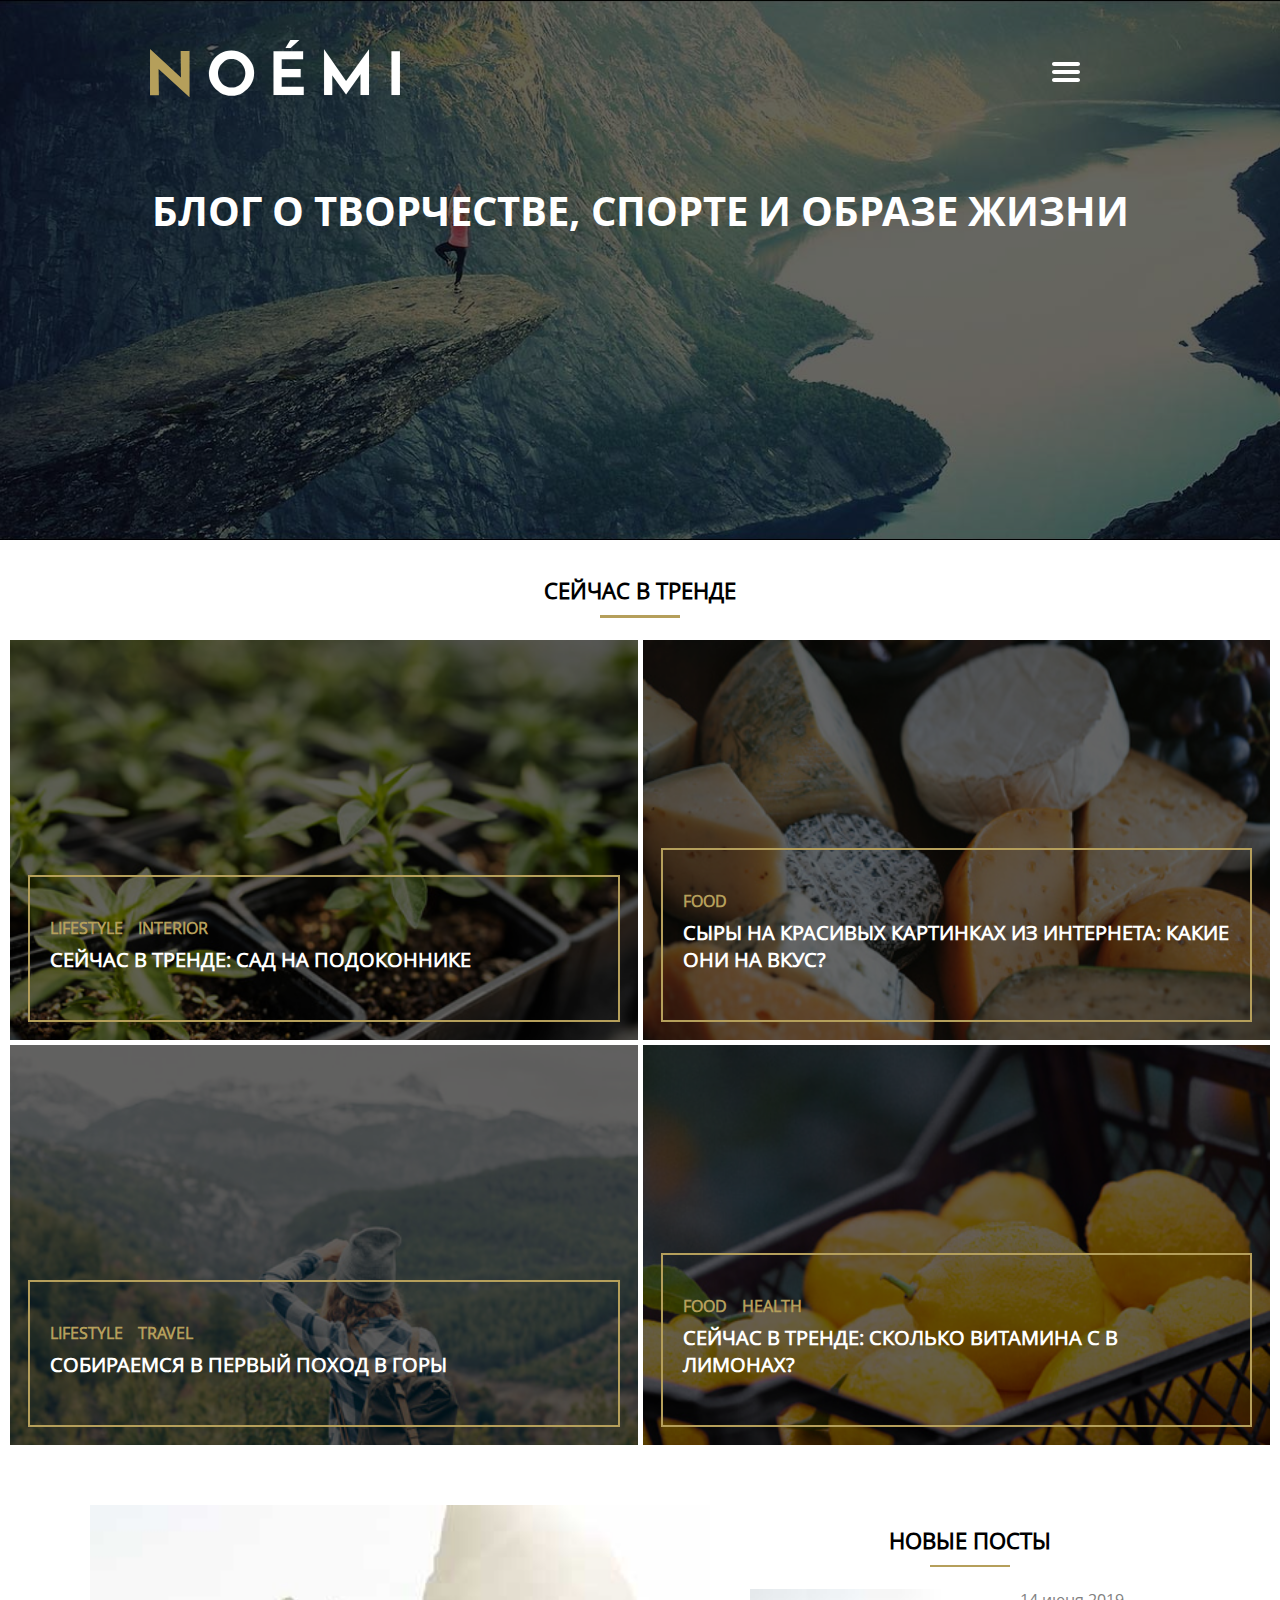
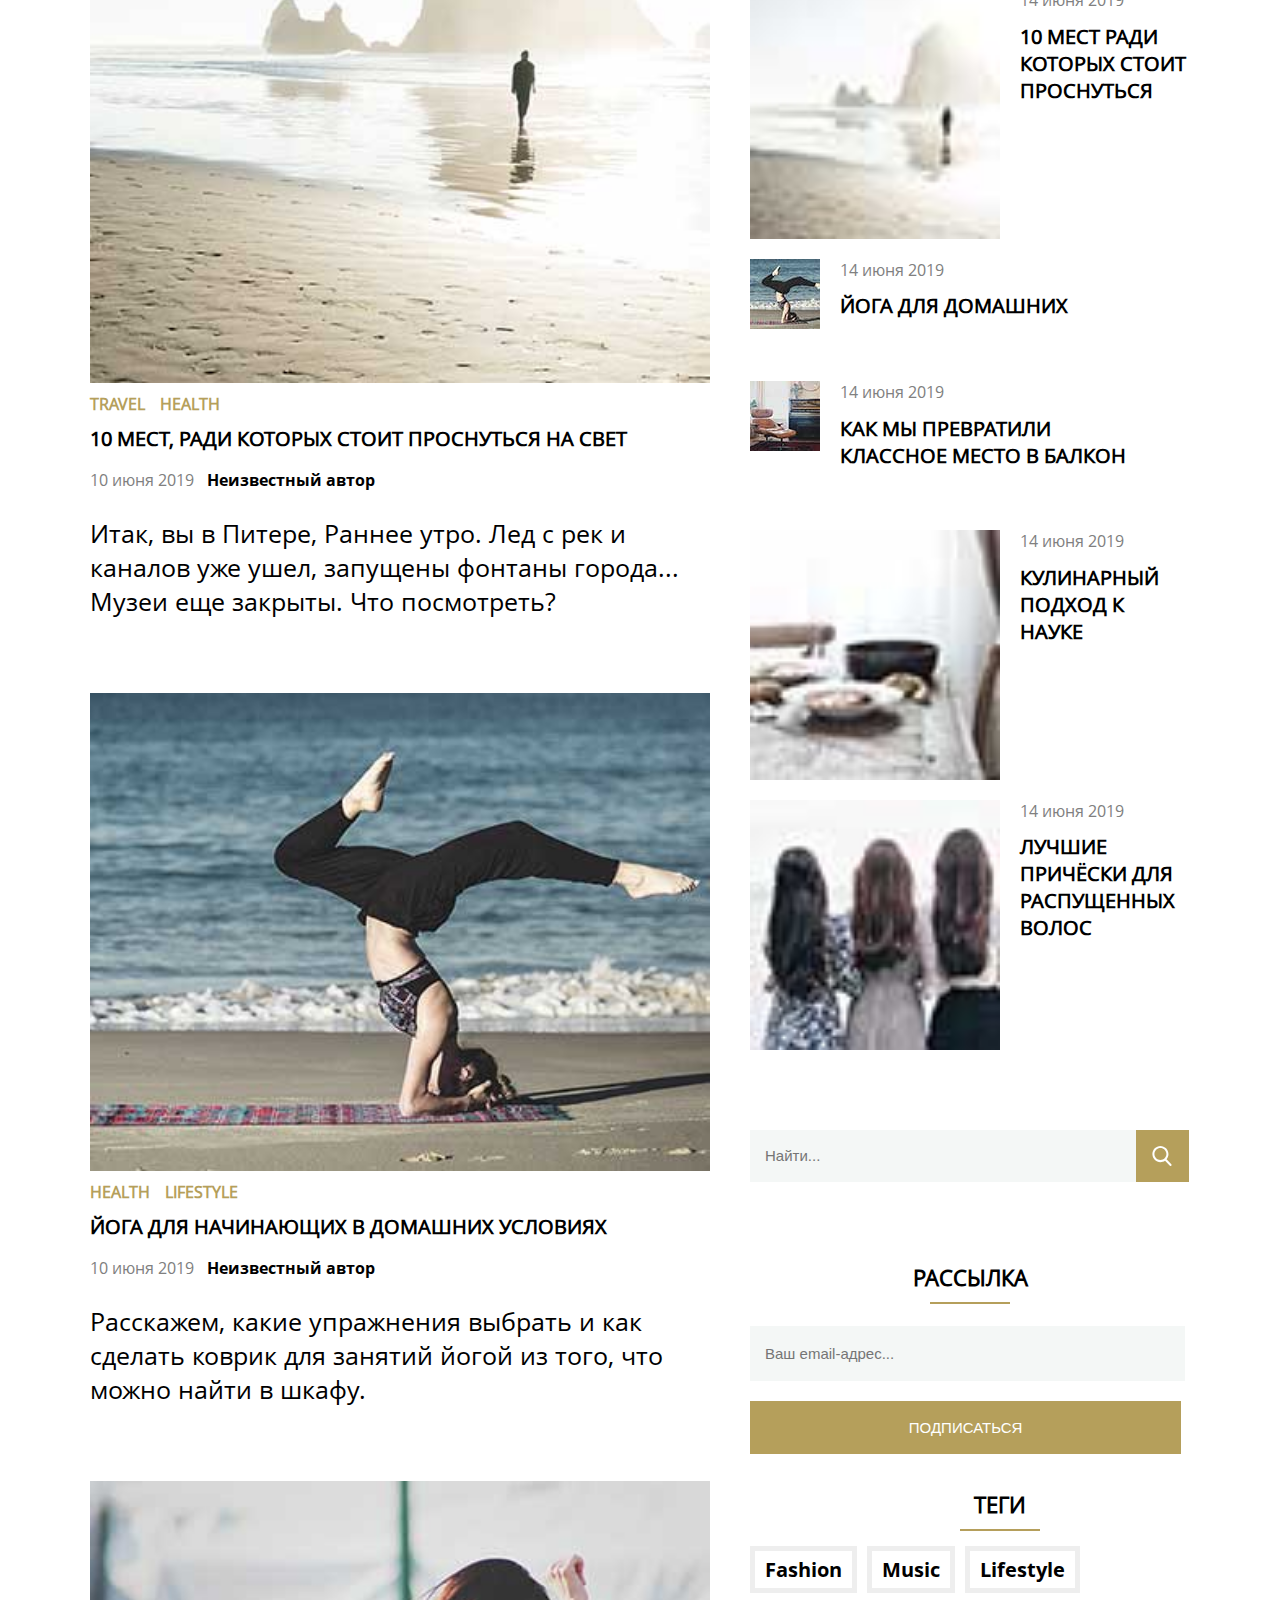
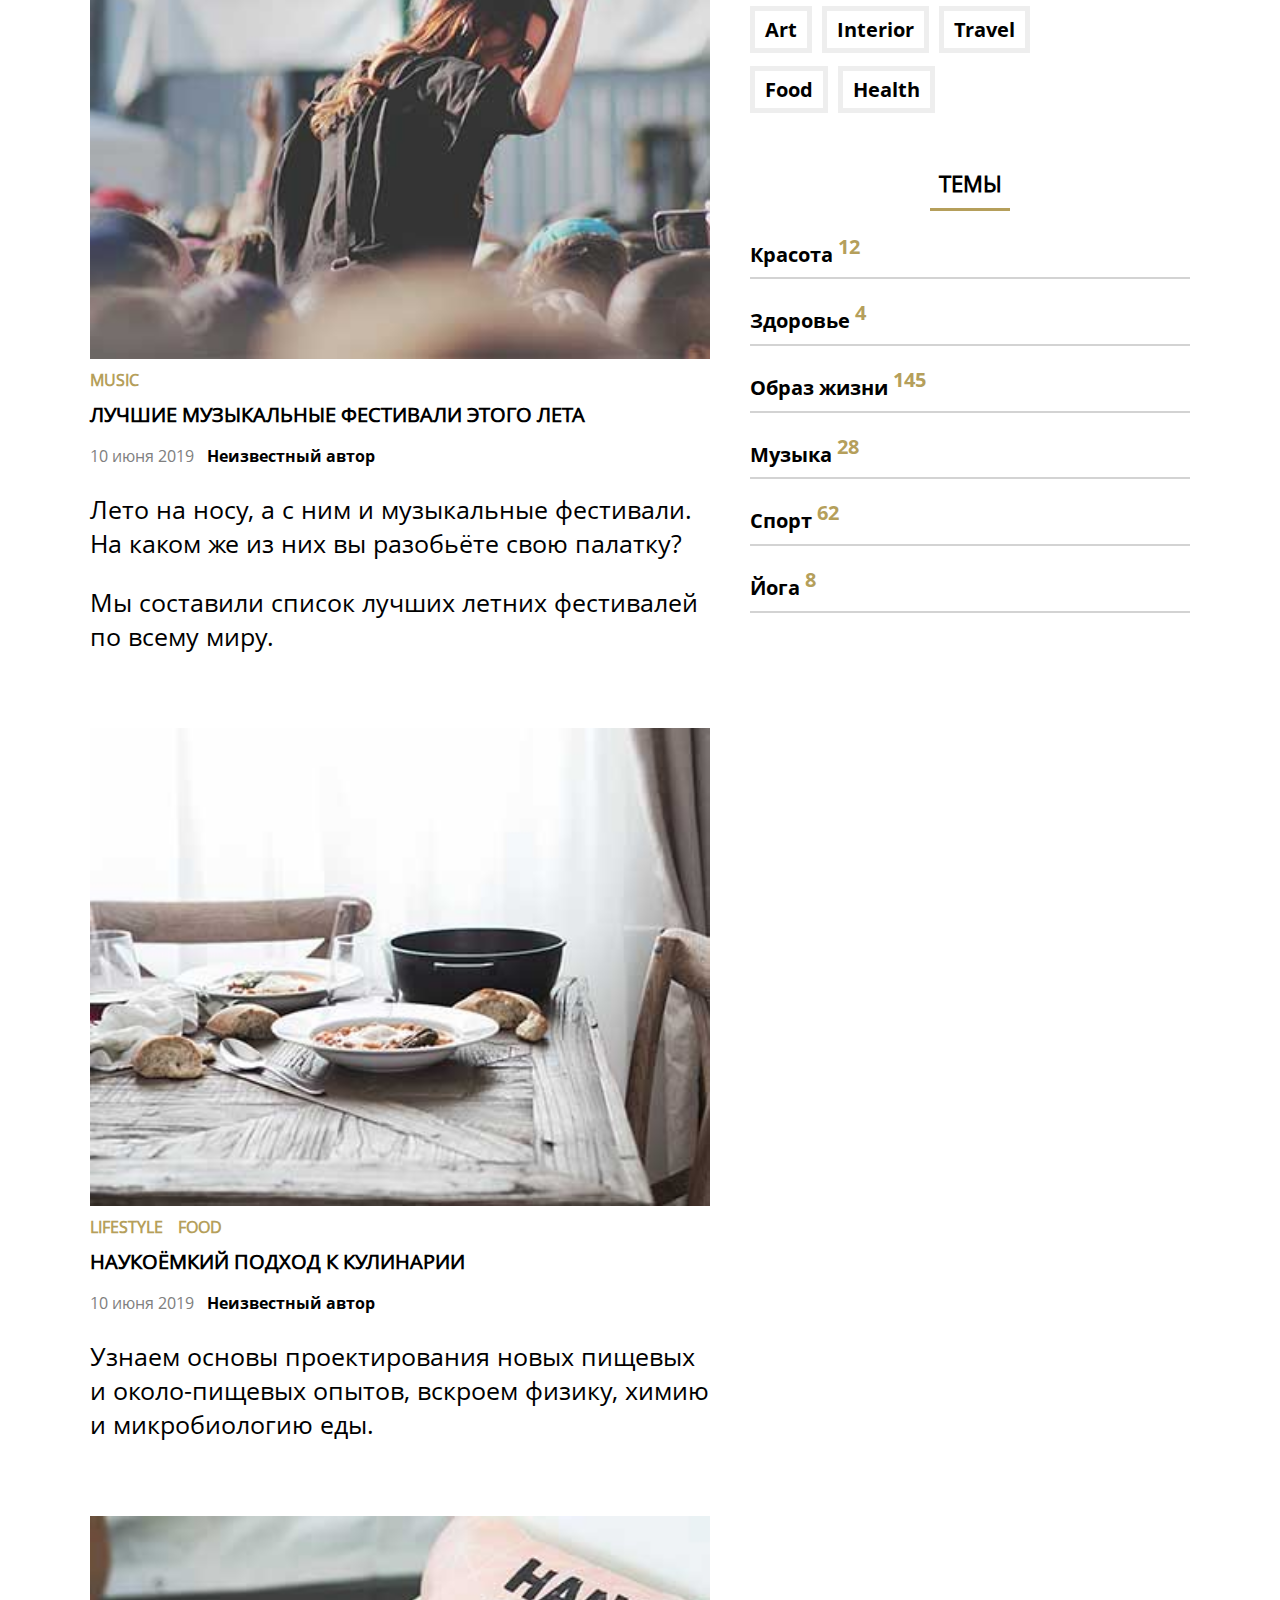
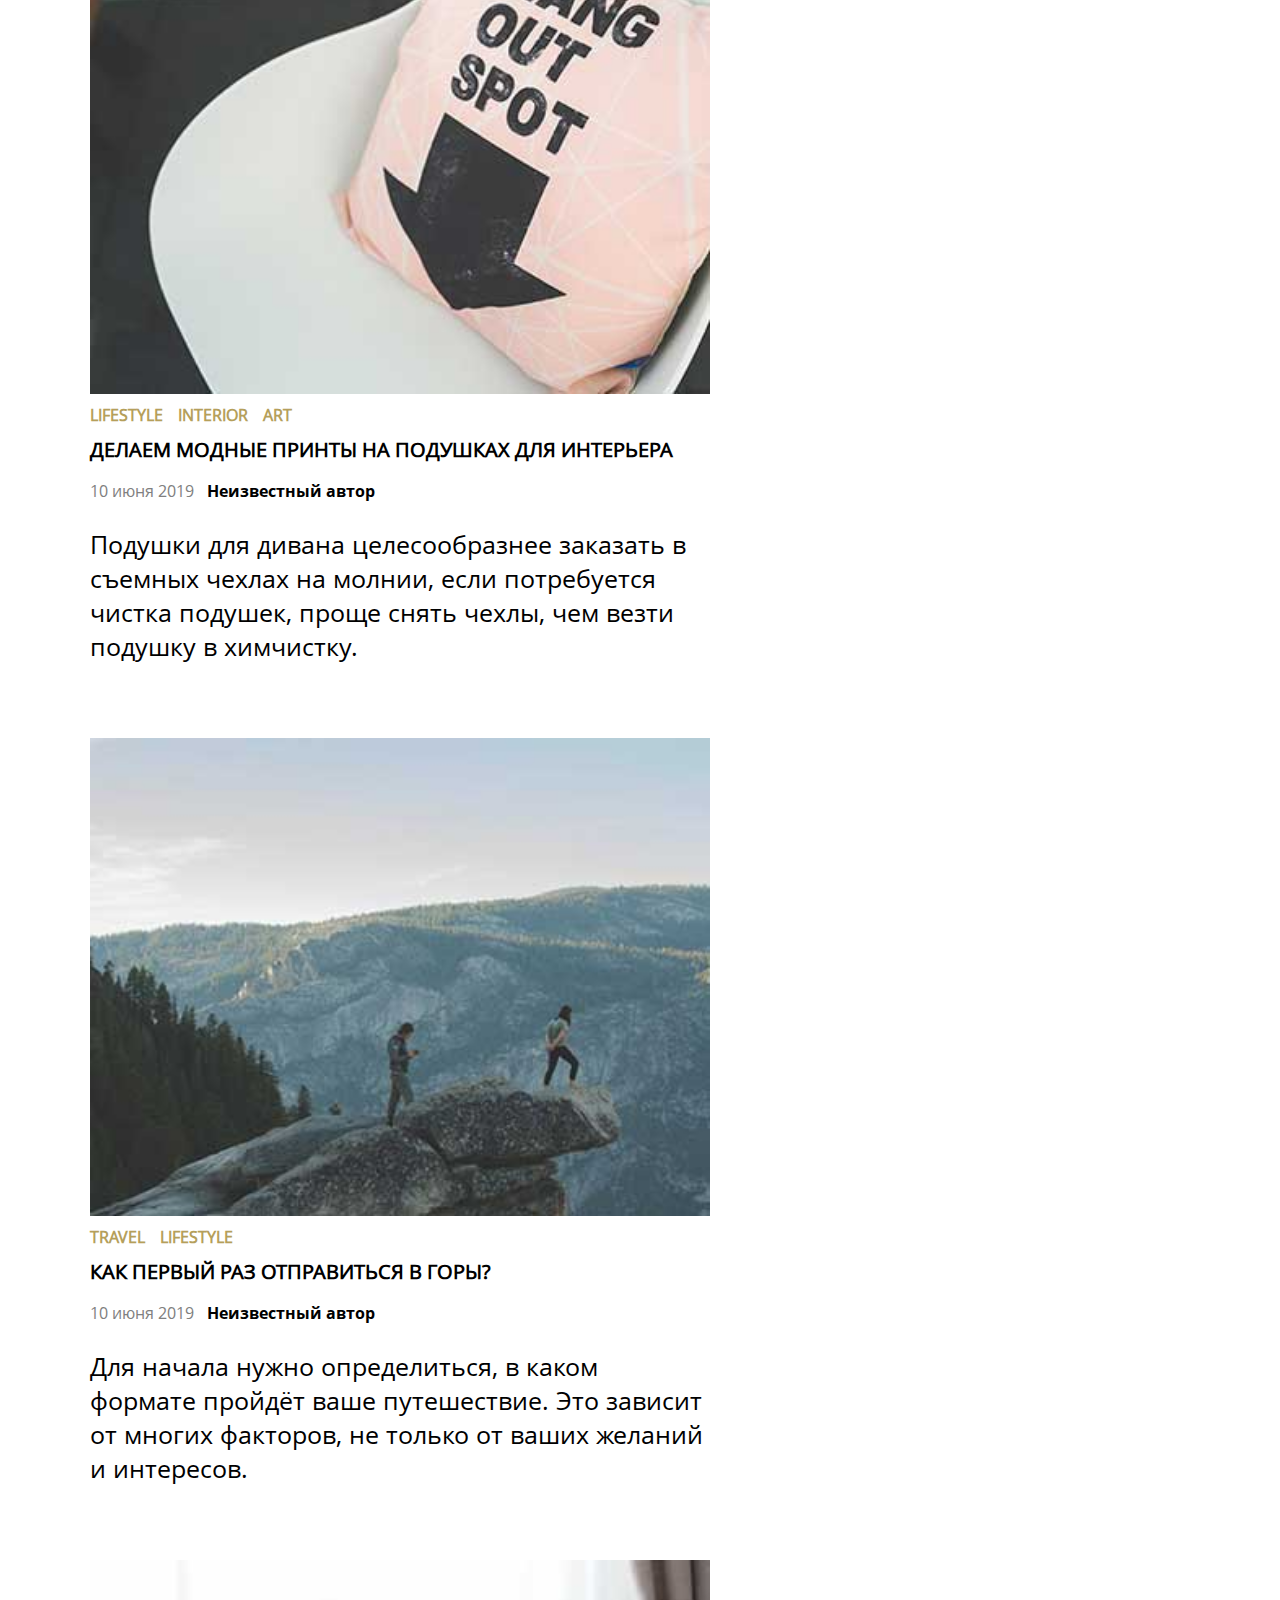
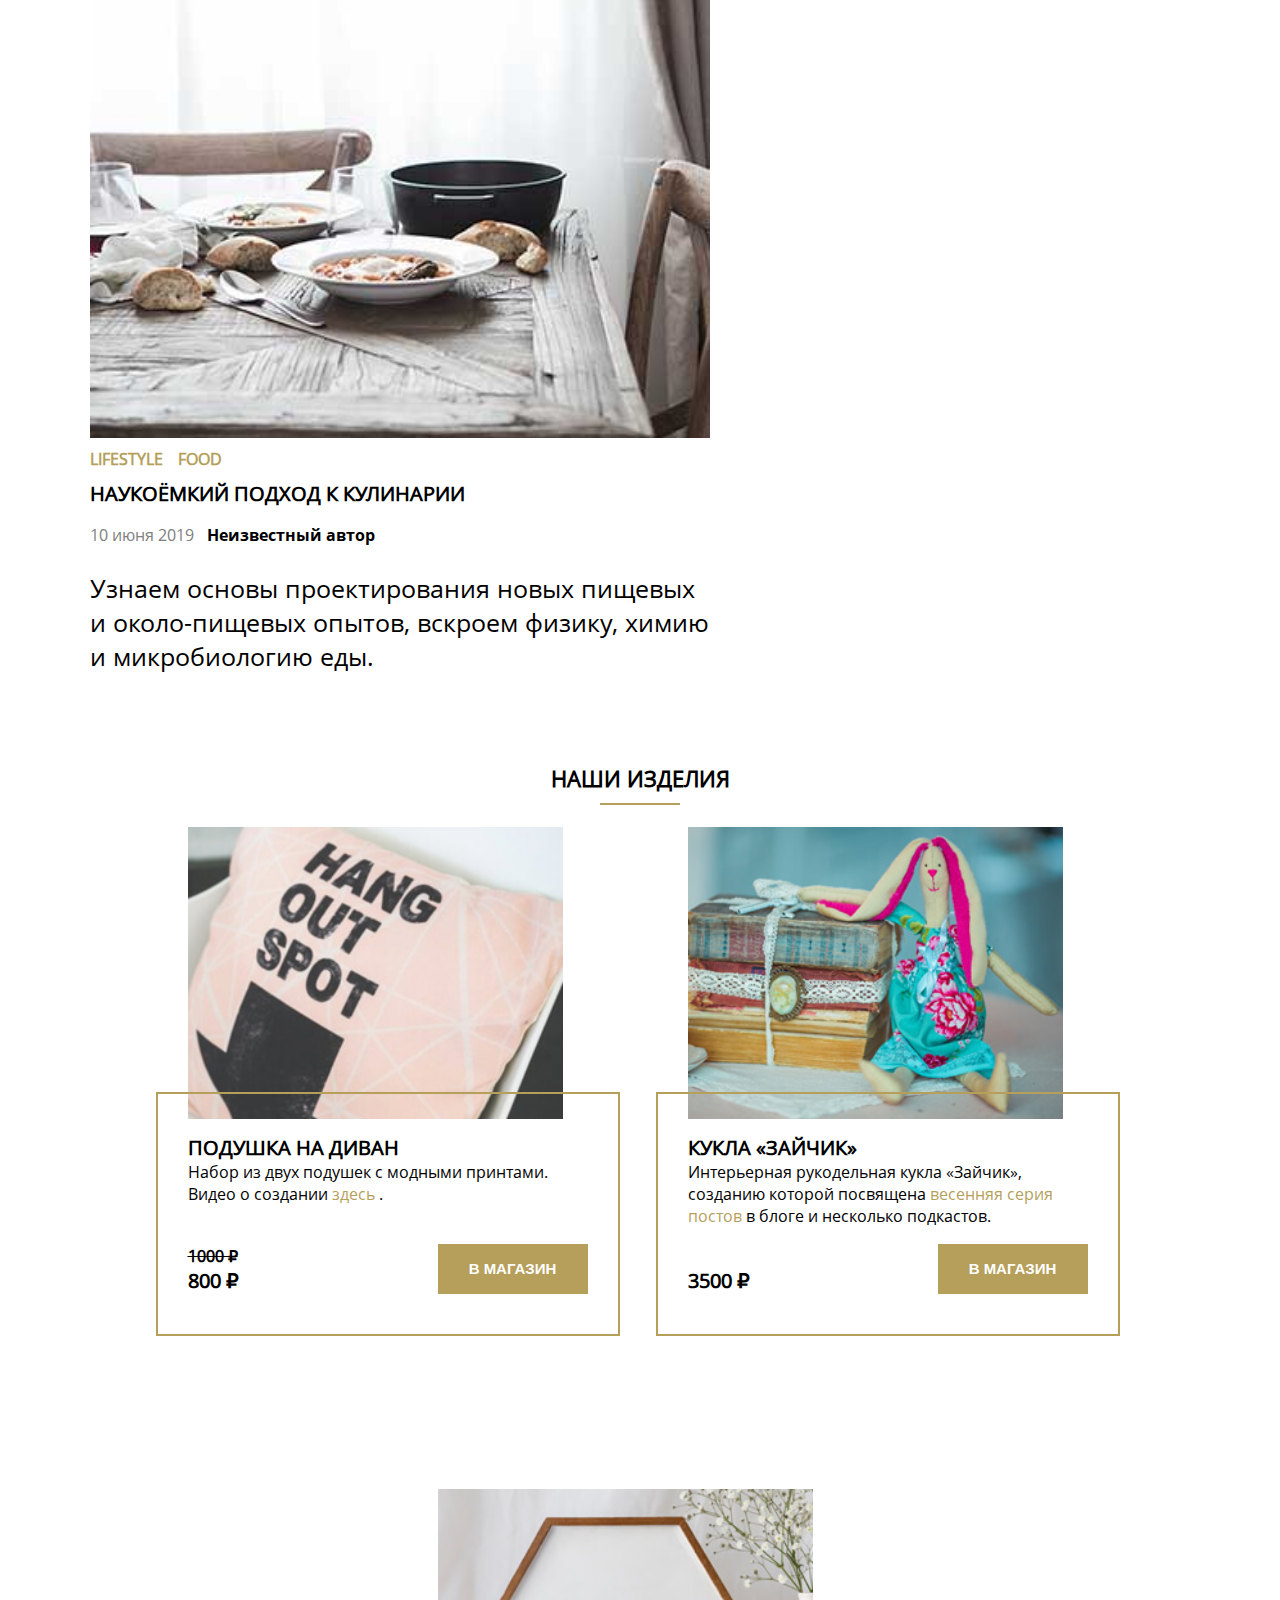
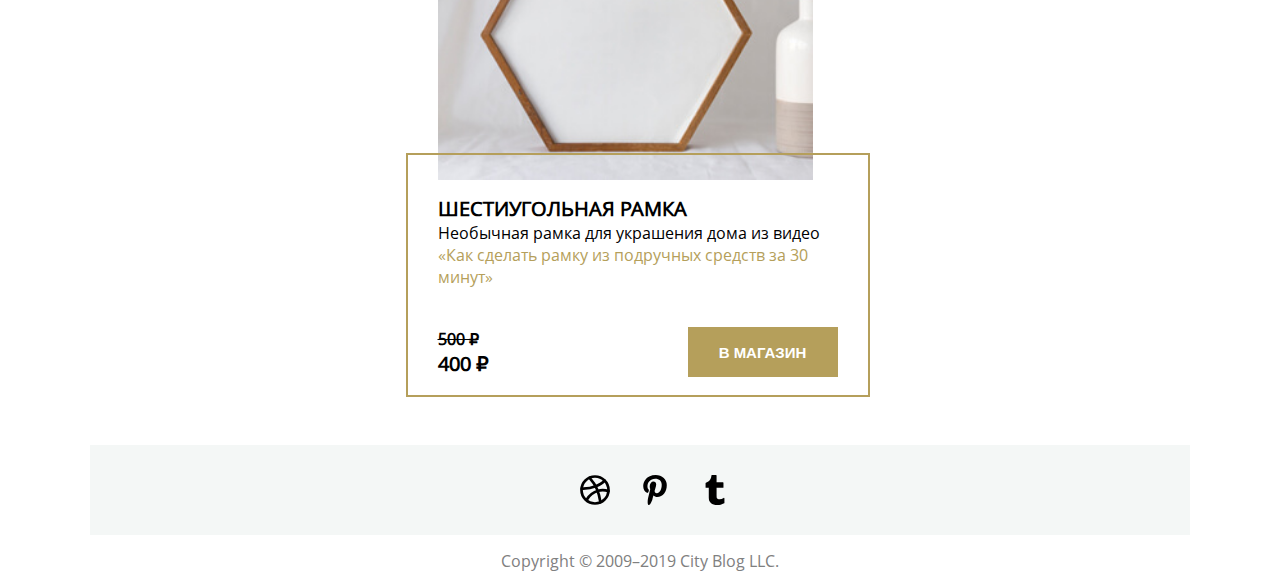
==== Project/index.html @ bfd00a46 "Add files via upload" ====
<!DOCTYPE html>
<html>
<head>
	<meta charset="utf-8">
	<meta name="viewport" content="width=device-width, initial-scale=1">
	<title> Нетология | Проект </title>
	<link rel="stylesheet" type="text/css" href="main.css">
</head>
	<body>
		<body>
  <header class="header">
    <nav class="nav">
      <img alt="Лого" src="svg/noemi-logo.svg" class="logo" width="250px">
      <button class="nav-menu-btn" onclick="if(i==1) {document.getElementsByClassName('links')[0].style.display = 'flex'; i=0;} else {document.getElementsByClassName('links')[0].style.display = 'none'; i=1;}"> <svg xmlns="http://www.w3.org/2000/svg" xmlns:xlink="http://www.w3.org/1999/xlink" height="32px" id="Layer_1" style="enable-background:new 0 0 32 32;" version="1.1" viewBox="0 0 32 32" width="32px" xml:space="preserve"><path d="M4,10h24c1.104,0,2-0.896,2-2s-0.896-2-2-2H4C2.896,6,2,6.896,2,8S2.896,10,4,10z M28,14H4c-1.104,0-2,0.896-2,2  s0.896,2,2,2h24c1.104,0,2-0.896,2-2S29.104,14,28,14z M28,22H4c-1.104,0-2,0.896-2,2s0.896,2,2,2h24c1.104,0,2-0.896,2-2  S29.104,22,28,22z"/></svg> </button>
      <div class="links">
        <a href="#" class="nav-link"> Главная </a>
        <a href="#" class="nav-link"> Посты </a>
        <a href="#" class="nav-link"> Статьи </a>
        <a href="#" class="nav-link"> Теги </a>
        <a href="#" class="nav-link"> Темы </a>
        <a href="#" class="nav-link"> Контакты </a>
      </div>
    </nav>

    <h1 class="header-title"> Блог о творчестве, спорте и образе жизни </h1>
    <div class="opacity-block-header"> </div>
  </header>

  <main class="main">
  	<section class="top-section">
		<h3 class="additional-title top-section-title"> Сейчас в тренде </h3>
		<div class="top-section-blocks">
			<article class="top-section-block first-block">
				<div class="top-section-block-title">
					<ul class="theme-block top-section-block-subtitle-ul">
						 <li class="theme"> <span class="top-section-subtitle"> Lifestyle </span> </li> 
						 <li class="theme"> <span class="top-section-subtitle"> Interior </span> </li>
					</ul>
					<h4 class="top-section-title"> Сейчас в тренде: сад на подоконнике </h4> </div>
				<div class="opacity-block"> </div>
			</article>

			<article class="top-section-block second-block">
				<div class="top-section-block-title">
					<ul class="theme-block top-section-block-subtitle-ul">
					 	<li class="theme"> <span class="top-section-subtitle"> Food </span> </li>
					 </ul>
					<h4 class="top-section-title"> Сыры на красивых картинках из интернета: какие они на вкус? </h4> </div>
				<div class="opacity-block"> </div>
			</article>

			<article class="top-section-block third-block">
				<div class="top-section-block-title">
					<ul class="theme-block top-section-block-subtitle-ul">
						 <li class="theme"> <span class="top-section-subtitle"> Lifestyle </span> </li>
						 <li class="theme"> <span class="top-section-subtitle"> Travel </span> </li>
					</ul>

					<h4 class="top-section-title"> Собираемся в первый поход в горы </h4> </div>
				<div class="opacity-block"> </div>
			</article>

			<article class="top-section-block fourth-block">
				<div class="top-section-block-title">
					<ul class="theme-block top-section-block-subtitle-ul">
						 <li class="theme"> <span class="top-section-subtitle"> Food </span>  </li>
						 <li class="theme"> <span class="top-section-subtitle"> Health </span> </li>
					</ul>

					<h4 class="top-section-title"> Сейчас в тренде: сколько витамина C в лимонах? </h4> </div>
				<div class="opacity-block"> </div>
			</article>
		</div>
  	</section>
  	<div class="main-wrapper">
	    <section class="main-section">
	      <article class="post-block first">
	        <img class="post-block-img" alt="Задник" src="img/last-post1.jpg" width="350px" height="250px">
	        <div class="text-block">
	          <ul class="theme-block">
	            <li class="theme"> <a> Travel </a> </li>
	            <li class="theme"> <a> Health </a> </li>
	          </ul>

	          <div class="post-about">
	            <h2 class="post-title"> 10 мест, ради которых стоит проснуться на свет </h2>
	            <time> 10 июня 2019 </time> <span class="author"> Неизвестный автор </span>
	          </div>

	          <div class="post-content">
	            <p> Итак, вы в Питере, Раннее утро. Лед с рек и каналов уже ушел, запущены фонтаны города... Музеи еще закрыты. Что посмотреть? </p>
	          </div>
	        </div>
	      </article>

	      <article class="post-block second">
	        <img class="post-block-img" alt="Изображение поста" src="img/last-post2.jpg" width="350px" height="250px">
	        <div class="text-block">
	          <div class="theme-block">
	            <span class="theme"> Health </span>
	            <span class="theme"> Lifestyle </span>
	          </div>

	          <div class="post-about">
	            <h2 class="post-title"> Йога для начинающих в домашних условиях </h2>
	            <time> 10 июня 2019 </time> <span class="author"> Неизвестный автор </span>
	          </div>

	          <div class="post-content">
	            <p> Расскажем, какие упражнения выбрать и как сделать коврик для занятий йогой из того, что можно найти в шкафу. </p>
	          </div>
	        </div>
	      </article>

	      <article class="post-block second">
	        <img class="post-block-img" alt="Изображение поста" src="img/last-post3.jpg" width="350px" height="250px">
	        <div class="text-block">
	          <div class="theme-block">
	            <span class="theme"> Music </span>
	          </div>

	          <div class="post-about">
	            <h2 class="post-title"> Лучшие музыкальные фестивали этого лета </h2>
	            <time> 10 июня 2019 </time> <span class="author"> Неизвестный автор </span>
	          </div>

	          <div class="post-content">
	            <p> Лето на носу, а с ним и музыкальные фестивали. На каком же из них вы разобьёте свою палатку? </p>
	            <p> Мы составили список лучших летних фестивалей по всему миру. </p>
	          </div>
	        </div>
	      </article>

	      <article class="post-block second">
	        <img class="post-block-img" alt="Изображение поста" src="img/last-post4.jpg" width="350px" height="250px">
	        <div class="text-block">
	          <ul class="theme-block">
	            <li class="theme"> <a> Lifestyle </a> </li>
	            <li class="theme"> <a> Food </a> </li>
	          </ul>

	          <div class="post-about">
	            <h2 class="post-title"> Наукоёмкий подход к кулинарии </h2>
	            <time> 10 июня 2019 </time> <span class="author"> Неизвестный автор </span>
	          </div>

	          <div class="post-content">
	            <p> Узнаем основы проектирования новых пищевых и около-пищевых опытов, вскроем физику, химию и микробиологию еды. </p>
	          </div>
	        </div>
	      </article>

	      <article class="post-block second">
	        <img class="post-block-img" alt="Изображение поста" src="img/last-post5.jpg" width="350px" height="250px">
	        <div class="text-block">
	          <ul class="theme-block">
	            <li class="theme"> <a> Lifestyle </a> </li>
	            <li class="theme"> <a> Interior </a> </li>
	            <li class="theme"> <a> Art </a> </li>
	          </ul>

	          <div class="post-about">
	            <h2 class="post-title"> Делаем модные принты на подушках для интерьера </h2>
	            <time> 10 июня 2019 </time> <span class="author"> Неизвестный автор </span>
	          </div>

	          <div class="post-content">
	            <p> Подушки для дивана целесообразнее заказать в съемных чехлах на молнии, если потребуется чистка подушек, проще снять чехлы, чем везти подушку в химчистку. </p>
	          </div>
	        </div>
	      </article>

	      <article class="post-block second">
	        <img class="post-block-img" alt="Изображение поста" src="img/last-post6.jpg" width="350px" height="250px">
	        <div class="text-block">
	          <ul class="theme-block">
	            <li class="theme"> <a> Travel </a> </li>
	            <li class="theme"> <a> Lifestyle </a> </li>
	          </ul>

	          <div class="post-about">
	            <h2 class="post-title"> Как первый раз отправиться в горы? </h2>
	            <time> 10 июня 2019 </time> <span class="author"> Неизвестный автор </span>
	          </div>

	          <div class="post-content">
	            <p> Для начала нужно определиться, в каком формате пройдёт ваше путешествие. Это зависит от многих факторов, не только от ваших желаний и интересов. </p>
	          </div>
	        </div>
	      </article>

	      <article class="post-block second">
	        <img class="post-block-img" alt="Изображение поста" src="img/last-post4.jpg" width="350px" height="250px">
	        <div class="text-block">
	          <ul class="theme-block">
	            <li class="theme"> <a> Lifestyle </a> </li>
	            <li class="theme"> <a> Food </a> </li>
	          </ul>

	          <div class="post-about">
	            <h2 class="post-title"> Наукоёмкий подход к кулинарии </h2>
	            <time> 10 июня 2019 </time> <span class="author"> Неизвестный автор </span>
	          </div>

	          <div class="post-content">
	            <p> Узнаем основы проектирования новых пищевых и около-пищевых опытов, вскроем физику, химию и микробиологию еды. </p>
	          </div>
	        </div>
	      </article>

	    </section>

	    <aside class="additional-section">
	      <h3 class="additional-title new-posts"> Новые посты </h3>

	        <section class="post-list">
	          <article class="additional-post first">
	            <img class="post-block-img" alt="Изображение поста" src="img/2.jpg" width="70px" height="70px" class="additional-post-img">
	            <div class="additional-post-content">
	              <time> <span> 14 июня 2019 </span> </time> <br>
	              <h4 class="additional-post-title"> 10 Мест ради которых стоит проснуться  </h4>
	            </div>
	          </article>

	          <article class="additional-post second">
	            <img alt="Изображение поста" src="img/151.jpg" width="70px" height="70px" class="additional-post-img">
	            <div class="additional-post-content">
	              <time> <span> 14 июня 2019 </span> </time> <br>
	              <h4 class="additional-post-title"> Йога для домашних </h4>
	            </div>
	          </article>

	          <article class="additional-post third">
	            <img alt="Изображение поста" src="img/45.jpg" width="70px" height="70px" class="additional-post-img">
	            <div class="additional-post-content">
	              <time> <span> 14 июня 2019 </span> </time> <br>
	              <h4 class="additional-post-title"> Как мы превратили классное место в балкон </h4>
	            </div>
	          </article>

	          <article class="additional-post fourth">
	            <img class="post-block-img" alt="Изображение поста" src="img/501.jpg" width="70px" height="70px" class="additional-post-img">
	            <div class="additional-post-content">
	              <time> <span> 14 июня 2019 </span> </time> <br>
	              <h4 class="additional-post-title"> Кулинарный подход к науке </h4>
	            </div>
	          </article>

	          <article class="additional-post fifth">
	            <img class="post-block-img" alt="Изображение поста" src="img/7.jpg" width="70px" height="70px" class="additional-post-img">
	            <div class="additional-post-content">
	              <time class="additional-post-time"> <span> 14 июня 2019 </span> </time> <br>
	              <h4 class="additional-post-title"> Лучшие причёски для распущенных волос </h4>
	            </div>
	          </article>

	        </section>
	        
	        <section class="search-section">
	          <form class="search-form">
	            <input placeholder="Найти..." type="search" class="search">
	            <button type="submit" class="search-submit-btn"></button>
	          </form>
	        </section>
	        
	        <section class="mail-section">
	          <h3 class="additional-title mail-title"> Рассылка </h3>
	          <form class="mail-form">
	            <input placeholder="Ваш email-адрес..." type="email" class="mail">
	            <button type="submit" class="mail-submit-btn"> Подписаться </button>
	          </form>
	        </section>

	        <section class="theme-filter-form">
	          <h3 class="additional-title theme-filter-title"> Теги </h3>
	          <div class="theme-filter-content">
	            <ul class="theme-filter-checkboxes">
	              <li class="theme-filter-radioButton-li"> <input type="checkbox" id="fashion" name="filter" value="fashion" class="theme-filter-radioButton"> <label for="fashion"> Fashion </label> </li>
	              <li class="theme-filter-radioButton-li"> <input type="checkbox" id="music" name="filter" value="music" class="theme-filter-radioButton"> <label for="music"> Music </label> </li>
	              <li class="theme-filter-radioButton-li"> <input type="checkbox" id="lifestyle" name="filter" value="lifestyle" class="theme-filter-radioButton"> <label for="lifestyle"> Lifestyle </label> </li>
	              <li class="theme-filter-radioButton-li"> <input type="checkbox" id="art" name="filter" value="art" class="theme-filter-radioButton"> <label for="art"> Art </label> </li>
	              <li class="theme-filter-radioButton-li"> <input type="checkbox" id="interior" name="filter" value="interior" class="theme-filter-radioButton"> <label for="interior"> Interior </label> </li>
	              <li class="theme-filter-radioButton-li"> <input type="checkbox" id="travel" name="filter" value="travel" class="theme-filter-radioButton"> <label for="travel"> Travel </label> </li>
	              <li class="theme-filter-radioButton-li"> <input type="checkbox" id="food" name="filter" value="food" class="theme-filter-radioButton"> <label for="food"> Food </label> </li>
	              <li class="theme-filter-radioButton-li"> <input type="checkbox" id="health" name="filter" value="health" class="theme-filter-radioButton"> <label for="health"> Health </label> </li>
	                </ul>
	          </div>
	        </section>
	        
	        <section class="theme-section">
	          <h3 class="additional-title theme-title"> Темы </h3>
	          <ul class="theme-content">
	            <li class="theme-p"> Красота <span class="theme-p-count"> 12 </span> </li>
	            <li class="theme-p"> Здоровье <span class="theme-p-count"> 4 </span> </li>
	            <li class="theme-p"> Образ жизни <span class="theme-p-count"> 145 </span> </li>
	            <li class="theme-p"> Музыка <span class="theme-p-count"> 28 </span> </li>
	            <li class="theme-p"> Спорт <span class="theme-p-count"> 62 </span> </li>
	            <li class="theme-p"> Йога <span class="theme-p-count"> 8 </span> </li>
	          </ul>
	        </section>
	    </aside>
  	</div>

  	<div class="goods-blocks">
		<h3 class="additional-title goods-blocks-title"> Наши изделия </h3>

		<div class="goods-block-wrapper">
			<article class="good-block">
				<picture>
					<source srcset="img/shop-item-tablet1.jpg" media="(max-width: 1280px) and (min-width: 1080px)">
					<source srcset="img/shop-item-mobile1.jpg" media="(max-width: 1080px)">

					<img class="good-img" src="img/shop-item-desk1.jpg" alt="рама">
				</picture>
				<div class="main-part-of-good-block">
					<h4 class="good-title"> Подушка на диван </h4>
					<span class="good-block-direction"> Набор из двух подушек с модными принтами. Видео о создании <a class="bright-word" href="#"> здесь </a>. </span>

					<div class="price-block">
						<div class="good-block-prices">
							<span class="good-block-last-price"> 1000 ₽ </span>
							<span class="good-block-price"> 800 ₽ </span>
						</div>
						<button class="good-block-btn"> В магазин </button>
					</div>
				</div>
			</article>

			<article class="good-block">
				<picture>
					<source srcset="img/shop-item-tablet2.jpg" media="(max-width: 1280px) and (min-width: 1080px)">
					<source srcset="img/shop-item-mobile2.jpg" media="(max-width: 1080px)">

					<img class="good-img" src="img/shop-item-desk2.jpg" alt="рама">
				</picture>
				<div class="main-part-of-good-block">
					<h4 class="good-title"> Кукла «Зайчик» </h4>
					<span class="good-block-direction"> Интерьерная рукодельная кукла «Зайчик», созданию которой посвящена <a class="bright-word" href="#"> весенняя серия постов </a> в блоге и несколько подкастов. </span>

					<div class="price-block">
						<div class="good-block-prices">
							<span class="good-block-price"> 3500 ₽ </span>
						</div>
						<button class="good-block-btn"> В магазин </button>
					</div>
				</div>
			</article>
				
			<article class="good-block">
				<picture>
					<source srcset="img/shop-item-tablet3.jpg" media="(max-width: 1280px) and (min-width: 1080px)">
					<source srcset="img/shop-item-mobile3.jpg" media="(max-width: 1080px)">

					<img class="good-img" src="img/shop-item-desk3.jpg" alt="рама">
				</picture>
				<div class="main-part-of-good-block">
					<h4 class="good-title"> Шестиугольная рамка </h4>
					<span class="good-block-direction"> Необычная рамка для украшения дома из видео <a class="bright-word" href="#"> «Как сделать рамку из подручных средств за 30 минут» </a> </span>

					<div class="price-block">
						<div class="good-block-prices">
							<span class="good-block-last-price"> 500 ₽ </span>
							<span class="good-block-price"> 400 ₽ </span>
						</div>
						<button class="good-block-btn"> В магазин </button>
					</div>
				</div>
			</article>
		</div>
  	</div>	
  </main>

  <footer class="footer">
    <adress class="adress">
        <ul class="adress-list">
        <li> <a href="#" class="adress-link dribbble"> </a>
          <span class="hover-title"> dribbble </span> </li>

        <li> <a href="#" class="adress-link pinterest"> 
        </a>
          <span class="hover-title"> pinterest </span> </li>

        <li> <a href="#" class="adress-link tumblr"> 
        </a>
          <span class="hover-title"> tumblr </span> </li>
      </ul>
    </adress>

    <div class="copyright-block">
      <a href="#" class="copyright"> Copyright © 2009–2019 City Blog LLC. </a>
    </div>
  </footer>
</body>
	</body>
</html>

<script>
    var i = 1;
    var w = parseInt(window.innerWidth);
    var h = parseInt(window.innerHeight);

    if ( (w<=1280)) {
        document.getElementsByClassName('links')[0].style.display = 'none';
    }
</script>
---- Project/main.css ----
@font-face { 
  font-family: "OpenSans-Regular";
  font-weight: 400;
  src: local("Open Sans"),
    url("fonts/OpenSans-Regular.woff") format("woff"),
    url("fonts/OpenSans-Regular.woff2") format("woff2"),
    url("fonts/OpenSans-Regular.ttf") format("ttf");
  font-display: swap;
}

@font-face {
  font-family: "OpenSans-Bold";
  font-weight: 700;
  src: local("Open Sans"),
    url("fonts/OpenSans-Bold.woff") format("woff"),
    url("fonts/OpenSans-Bold.woff2") format("woff2"),
    url("fonts/OpenSans-Bold.ttf") format("ttf");
  font-display: swap;
}

body {
  margin: 0;
  font-family: 'OpenSans-Regular', sans-serif;
}

li {
    list-style-type: none; 
}

ul {
    margin: 0;
    padding-left: 0; 
}

a {
  text-decoration: none;
}

h4 {
  font-size: 20px;
  text-transform: uppercase;
}

.header {
  background-color: gray;
  background-position: center center;
  background-image: url("img/banner-bg.jpg");
  background-repeat: no-repeat;
  background-size: cover;
  height: 60vh;
}

.nav {
  display: flex;
  padding: 40px 30px;
  z-index: 1;
  position: relative;
}

.logo {
  margin-left: 120px;
}

.links {
  position: absolute;
  right: 10%;
}

.nav-link {
  font-size: 20px;
  margin-right: 50px;
  text-decoration: none;
  color: white;
  transition: 0.3s;
}

.nav-link:hover {
  color: lightgray;
  transition: 0.3s;
}

.opacity-block-header {
  z-index: 0;
  position: absolute;
  background-color: black;
  top: 0;
  width: 100%;
  height: 60vh;
  opacity: 0.6;
}

.opacity-block {
  z-index: 0;
  position: absolute;
  background-color: black;
  top: 0;
  width: 100%;
  height: 100%;
  opacity: 0.6;
}

.header-title {
  z-index: 1;
  position: relative;
  font-family: 'OpenSans-Bold', sans-serif;
  text-transform: uppercase;
  text-align: center;
  color: white;
  font-size: 50px;
  top: 100px;
}

.top-section-blocks {
  display: flex;
  margin: 10px 0;
  gap: 5px;
}

.top-section-block {
  width: 25%;
  height: 400px;
  background: lightgray;

  background-size: cover;
  background-repeat: no-repeat;
  position: relative;
}

.top-section-block-title {
    position: absolute;
    z-index: 10;
    color: white;
    bottom: 20px;
    left: 20px;
    right: 20px;
    padding: 20px;
    outline: 2px solid #b59f5b;
}

.top-section-block-subtitle-ul {
  position: relative;
  top: 20px;
}

.first-block {
  background-image: url("img/trend1.jpg");
}

.second-block {
  background-image: url("img/trend2.jpg");
}

.third-block {
  background-image: url("img/trend3.jpg");
}

.fourth-block {
  background-image: url("img/trend4.jpg");
}


.main-wrapper {
  padding: 50px 15px;
  width: 1500px;
  margin: auto;
  display: flex;
  justify-content: space-between;
}

.text-block {
  padding-left: 30px;
}

.post-block {
  display: flex;
  margin-right: 40px;
  margin-bottom: 50px;
/*   transition: 0.3s; */
}

/* .post-block:hover {
  background: #f4f7f6;
  transition: 0.3s;
  cursor: pointer;
  padding: 10px;
} */

.theme {
  margin-right: 15px;
  font-weight: 700;
  color: #b59f5b;
  text-transform: uppercase;
}

.theme-block {
  display: flex;
}

.post-title {
  font-size: 20px;
  margin-top: 10px;
  text-transform: uppercase;
}

time {
  color: gray;
}

.author {
  margin-left: 1vh;
  color: black;
  font-family: "OpenSans-Bold", sans-serif;
  font-weight: bold;
}

.post-content {
  font-size: 25px;
  margin-top: 20px;
}

.additional-title {
  text-transform: uppercase;
  text-align: center;
  margin-top: 35px;
  font-size: 22px;
}

.additional-title::after {
  content: '';
  display: block;
	height: 2.5px;
	width: 80px;
	background-color: #b59f5b;
	margin: 10px auto 0;
}

.additional-section {
  position: relative;
  bottom: 15px;
  width: 40%;
}

.additional-post {
  display: flex;
  margin-bottom: 20px;
}

.additional-post-content {
  width: 300px;
  margin-left: 20px;
}

.additional-post-title {
  text-transform: uppercase;
  position: relative;
  top: -15px;
}

.search-form {
  margin: 80px 0;
}

.search {
  border: none;
  background: #f4f7f6;
  font-size: 15px;
  padding: 15px;
  width: 88%;
  height: 52px;
}

.search-submit-btn {
  background: #b59f5b;
  background-image: url("svg/search.svg");
  background-repeat: no-repeat;
  background-size: 20px;
  background-position: center;
  
  height: 52px;
  border: none;
  width: 52.6px;
  margin-left: -5px;
  vertical-align: top;
  transition: 0.3s;
}

.search-submit-btn:hover {
  background: #ab985d;
  background-image: url("svg/search.svg");
  background-repeat: no-repeat;
  background-size: 20px;
  background-position: center;
  
  transition: 0.3s;
  cursor: pointer;
}

.mail {
  border: none;
  background: #f4f7f6;
  font-size: 15px;
  padding: 15px;
  width: 92%;
  height: 25px;
}

.mail-submit-btn {
  margin-top: 20px;
  background: #b59f5b;
  color: white;
  font-size: 15px;
  height: 52.6px;
  border: none;
  width: 98%;
  vertical-align: top;
  transition: 0.3s;
  text-transform: uppercase; 
}

.mail-submit-btn:hover {
  background: #ab985d;
  transition: 0.3s;
  cursor: pointer;
}

.theme-filter-form {
  width: 500px;
}

.theme-filter-checkboxes {
  width: 360px;
  font-size: 22px;
  display: flex;
  flex-wrap: wrap;
  position: relative;
  bottom: 20px;
}

 .theme-filter-radioButton-li {
  margin-bottom: 30px;
}

.nado {
  height: 100%;
  display: flex;
  flex-direction: row;
  flex-wrap: wrap;
}

.theme-filter-radioButton {
  display: none;
}

label {
  font-family: 'OpenSans-Bold', sans-serif;
  font-weight: bold;
  border: 5px solid #eeeeee;
  transition: 0.3s;
  padding: 5px 10px;
  margin-right: 10px;
  margin-bottom: 10px;
  text-align: center;
  position: relative;
  top: 20px;
  font-size: 20px;
}

label:hover {
  border: 5px solid #b59f5b;
  cursor: pointer;
  transition: 0.3s;
}

.theme-filter-radioButton:checked + label {
  border: 5px solid #b59f5b;
  color: white;
  background: #b59f5b;
  transition: 0.3s;
}

.theme-p {
    font-size: 20px;
    border-bottom: 2px solid lightgray;
    font-family: "OpenSans-Bold", sans-serif;
    padding-bottom: 10px;
    margin-bottom: 20px;
    font-weight: bold;
}

.theme-p-count {
  color: #b59f5b;
  vertical-align: super;
}

.goods-blocks {
  position: relative;
  bottom: 70px;
}

.goods-block-wrapper {
  display: flex;
  justify-content: center;
  gap: 125px;
  position: relative;
  right: 15px;
}

.good-block {
  width: 375px;
}

.good-img {
  width: 375px;
}

.good-title {
  margin-bottom: 0;
  margin-top: 10px;
}

.main-part-of-good-block {
  outline: 2px solid #b59f5b;
  padding: 30px;
  position: relative;
  bottom: 30px;
  width: 400px;
  height: 180px;
  right: 30px;
}

.bright-word {
  color: #b59f5b;
}

.price-block {
  display: flex;
  margin-top: 20px;
  position: relative;
}

.good-block-btn {
  border: none;
  background: #b59f5b;
  font-size: 15px;
  color: white;

  position: absolute;
  right: 0px;
  bottom: 0px;

  height: 50px;
  width: 150px;

  text-transform: uppercase;
  font-weight: bold;
}

.good-block-btn:hover {
  background: #ab985d;
  transition: 0.3s;
  cursor: pointer;
}

.good-block-prices {
  margin-top: 20px;
  display: flex;
  flex-direction: column;
  font-weight: bold;
}

.good-block-last-price {
  text-decoration: line-through;
}

.good-block-price {
  font-size: 20px;
}

.adress {
    display: block;
    position: relative;
    height: 60px;
    background: #f4f7f6;
    text-align: center;
    padding-top: 30px;
    width: 1500px;
    margin: -50px auto;
}

.adress-link {
  text-decoration: none;
  margin-right: 30px;
  background-repeat: no-repeat;
  background-size: cover;
  width: 30px;
  height: 30px;
  position: absolute;
}

.hover-title {
  display: none;
  background: black;
  color: white;
  padding: 5px;
  font-size: 15px;
  position: absolute;
  left: 50%;
  transform: translate(-15%, 0);
  bottom: 75px;
}

.adress-link:hover {
  color: gray;
}

.adress-link:hover + .hover-title {
  display: inline;  
}

.dribbble {
  background-image: url("svg/001-dribbble.svg");
  transform: translate(-60px, 0);
}

.pinterest {
  background-image: url("svg/001-pinterest.svg");
}

.tumblr {
  background-image: url("svg/003-tumblr.svg");
  transform: translate(60px, 0);
}

.copyright-block {
  display: block;
  text-align: center;
  margin-bottom: 80px;
}

.copyright {
  position: relative;
  top: 65px;
  color: gray;
}

.nav-menu-btn {
  display: none;
}

@media(max-width: 1280px) {
  .links {
    display: none;
    top: 100px;
  }

  .nav-link {
    font-size: 15px;
  }

  .header-title {
    top: 20px;
    font-size: 40px;
  }

  .nav-menu-btn {
    display: inline-block;
    fill: white;
    position: absolute;
    right: 15%;
    top: 40%;

    border: none;
    background: rgba(0, 0, 0, 0);
  }

  .nav-menu-btn:hover {
    fill: lightgray;
    cursor: pointer;
  }

  .top-section-blocks {
    flex-wrap: wrap;
    justify-content: center;
  }

  .post-block {
    flex-direction: column;
  }

  .text-block {
    padding-left: 0;
    margin-top: 10px;
  }

  .post-block-img {
    width: 100%;
    height: 100%;
  }
}

@media(max-width: 1280px) and (min-width: 1081px) {
  .top-section-block {
    width: 49%;
  }

  .main-wrapper {
    width: 1100px;
  }

  .goods-block-wrapper {
    flex-wrap: wrap;
  }

  .adress {
    width: 1100px;
  }
}

@media(max-width: 1080px) {
  .links {
    position: absolute;
    right: 10%;
    display: flex;
    flex-direction: column;
    background: white;
    gap: 5px;
    padding: 10px;
    border-radius: 4px;
  }

  .nav-link {
    color: black;
    font-size: 25px;
  }

  .logo {
    margin-left: 20px;
  } 

  .top-section-block {
    width: 100%;
  }

  .additional-section {
    display: none;
  }

  .main-wrapper {
    width: 90vw;
  }

  .adress {
    width: 90vw;
  }

  .goods-block-wrapper {
    transform: translate(25%, 0);
    flex-direction: column;
    left: 5vw;
  }
}
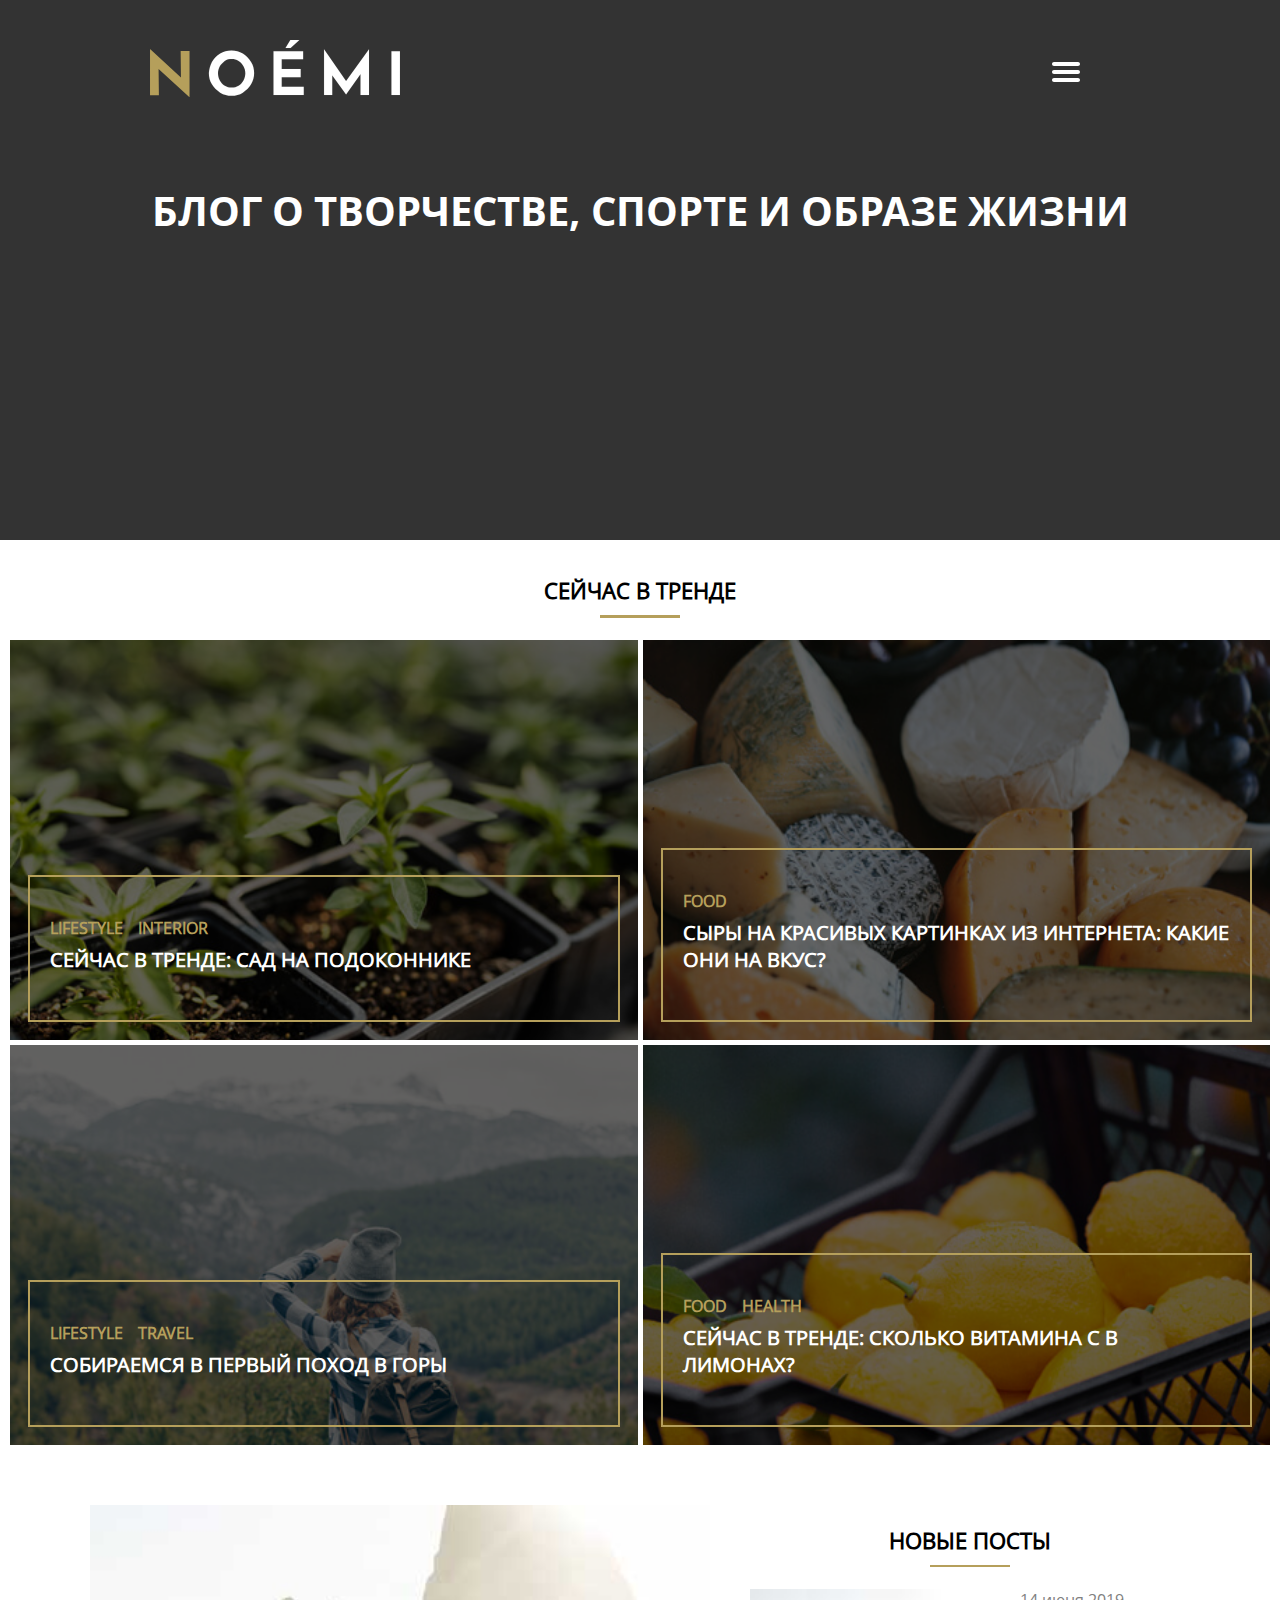
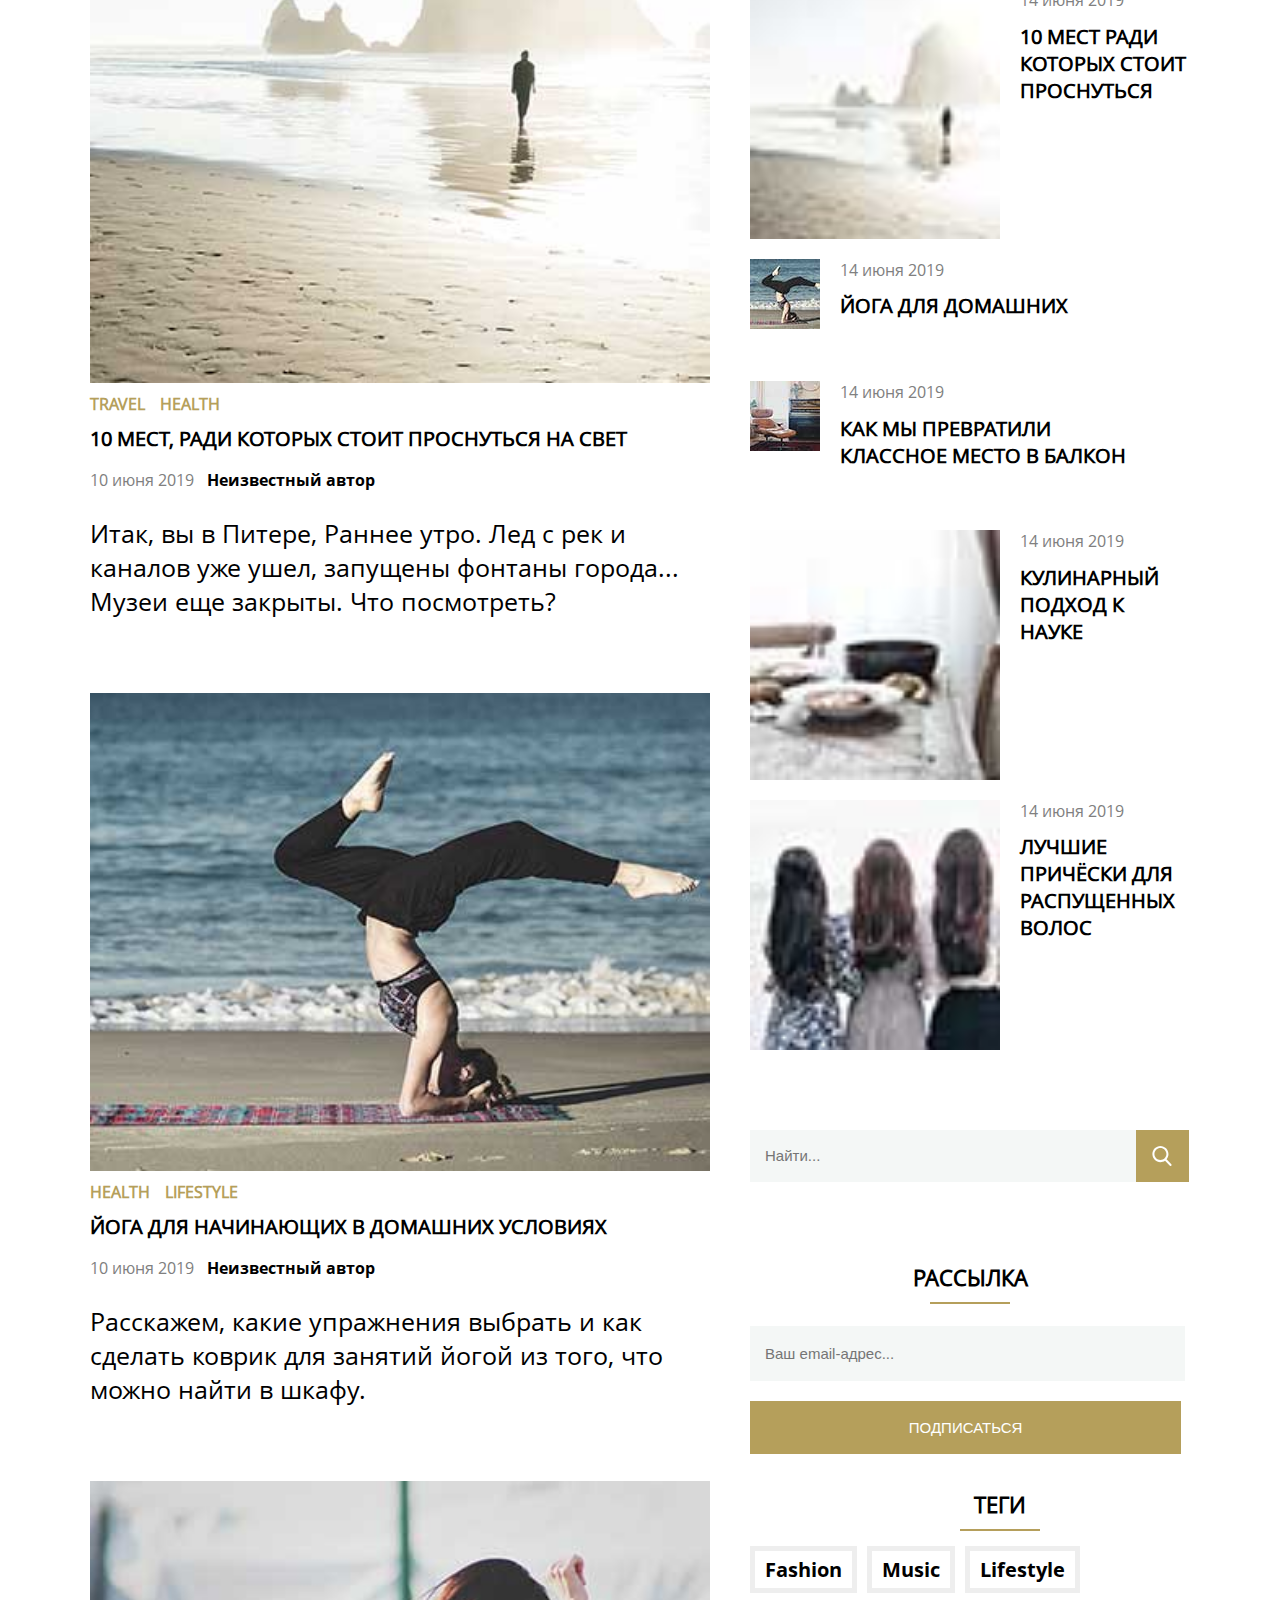
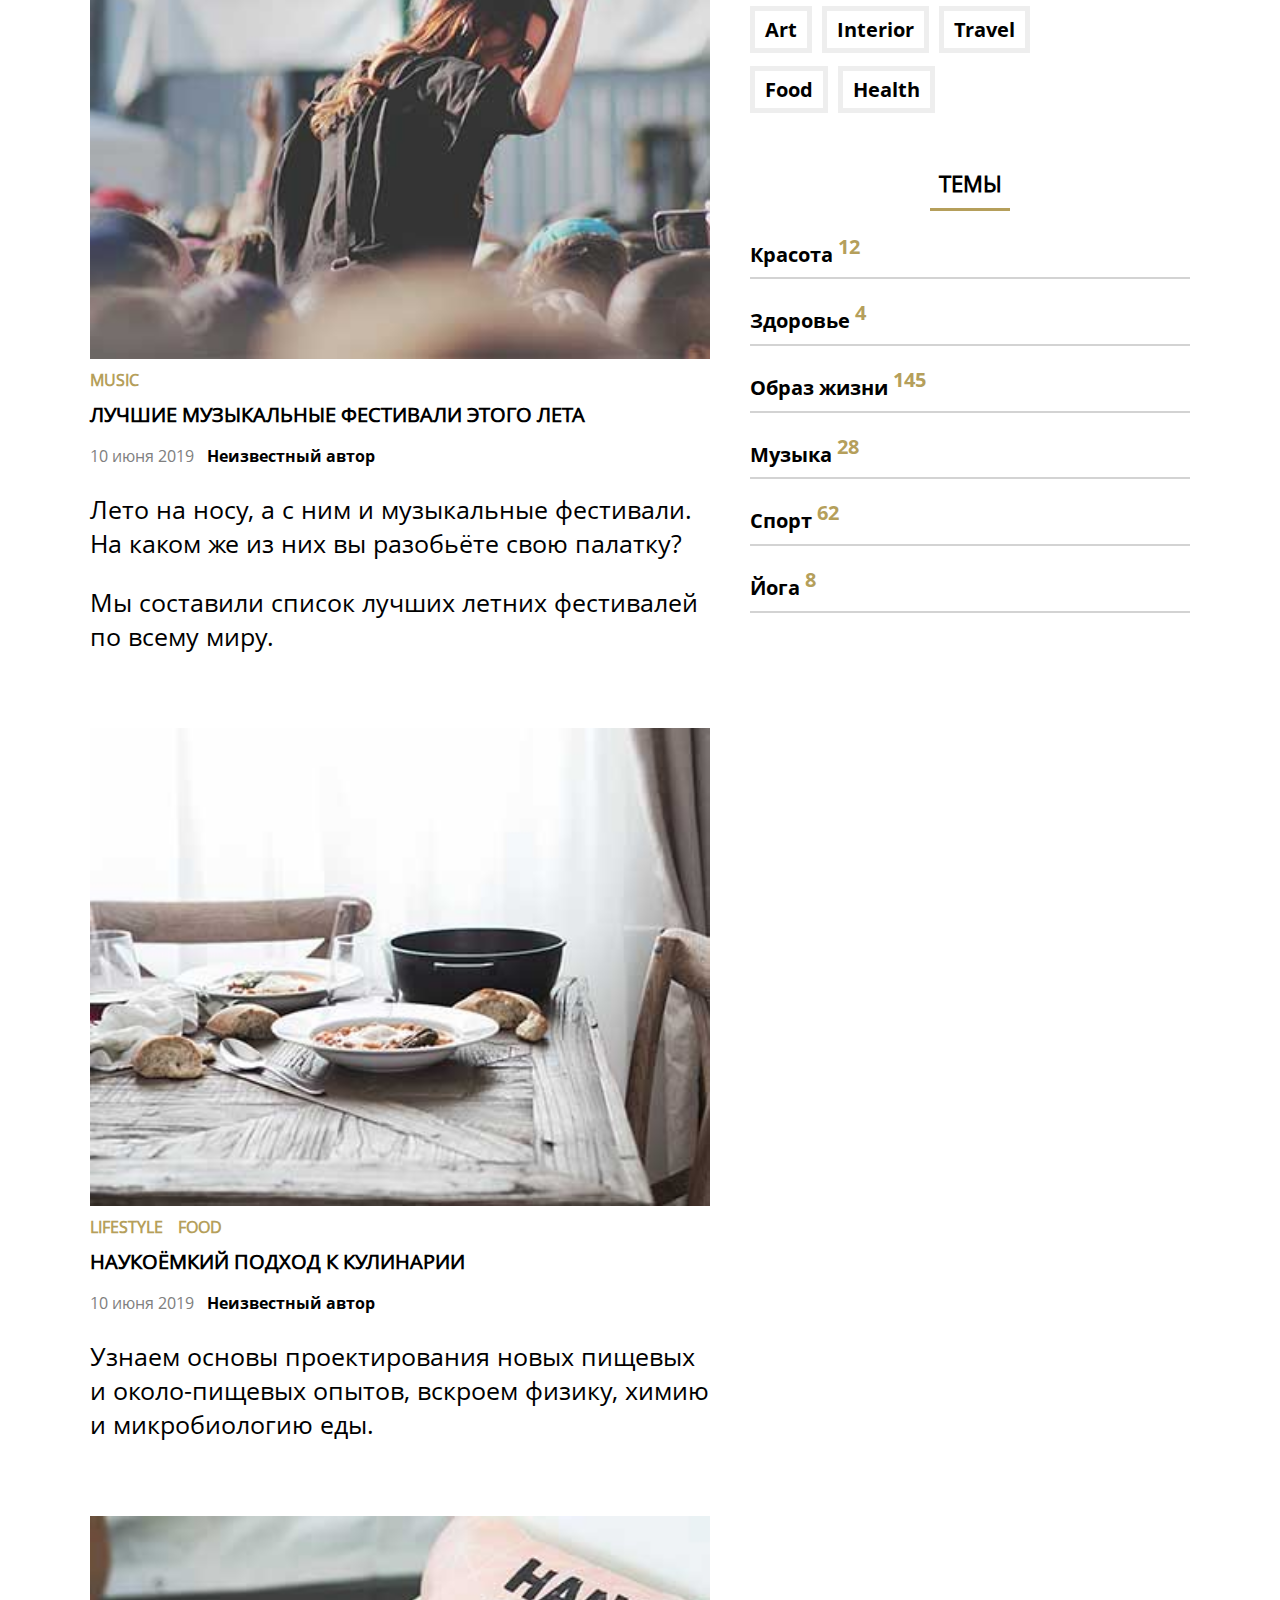
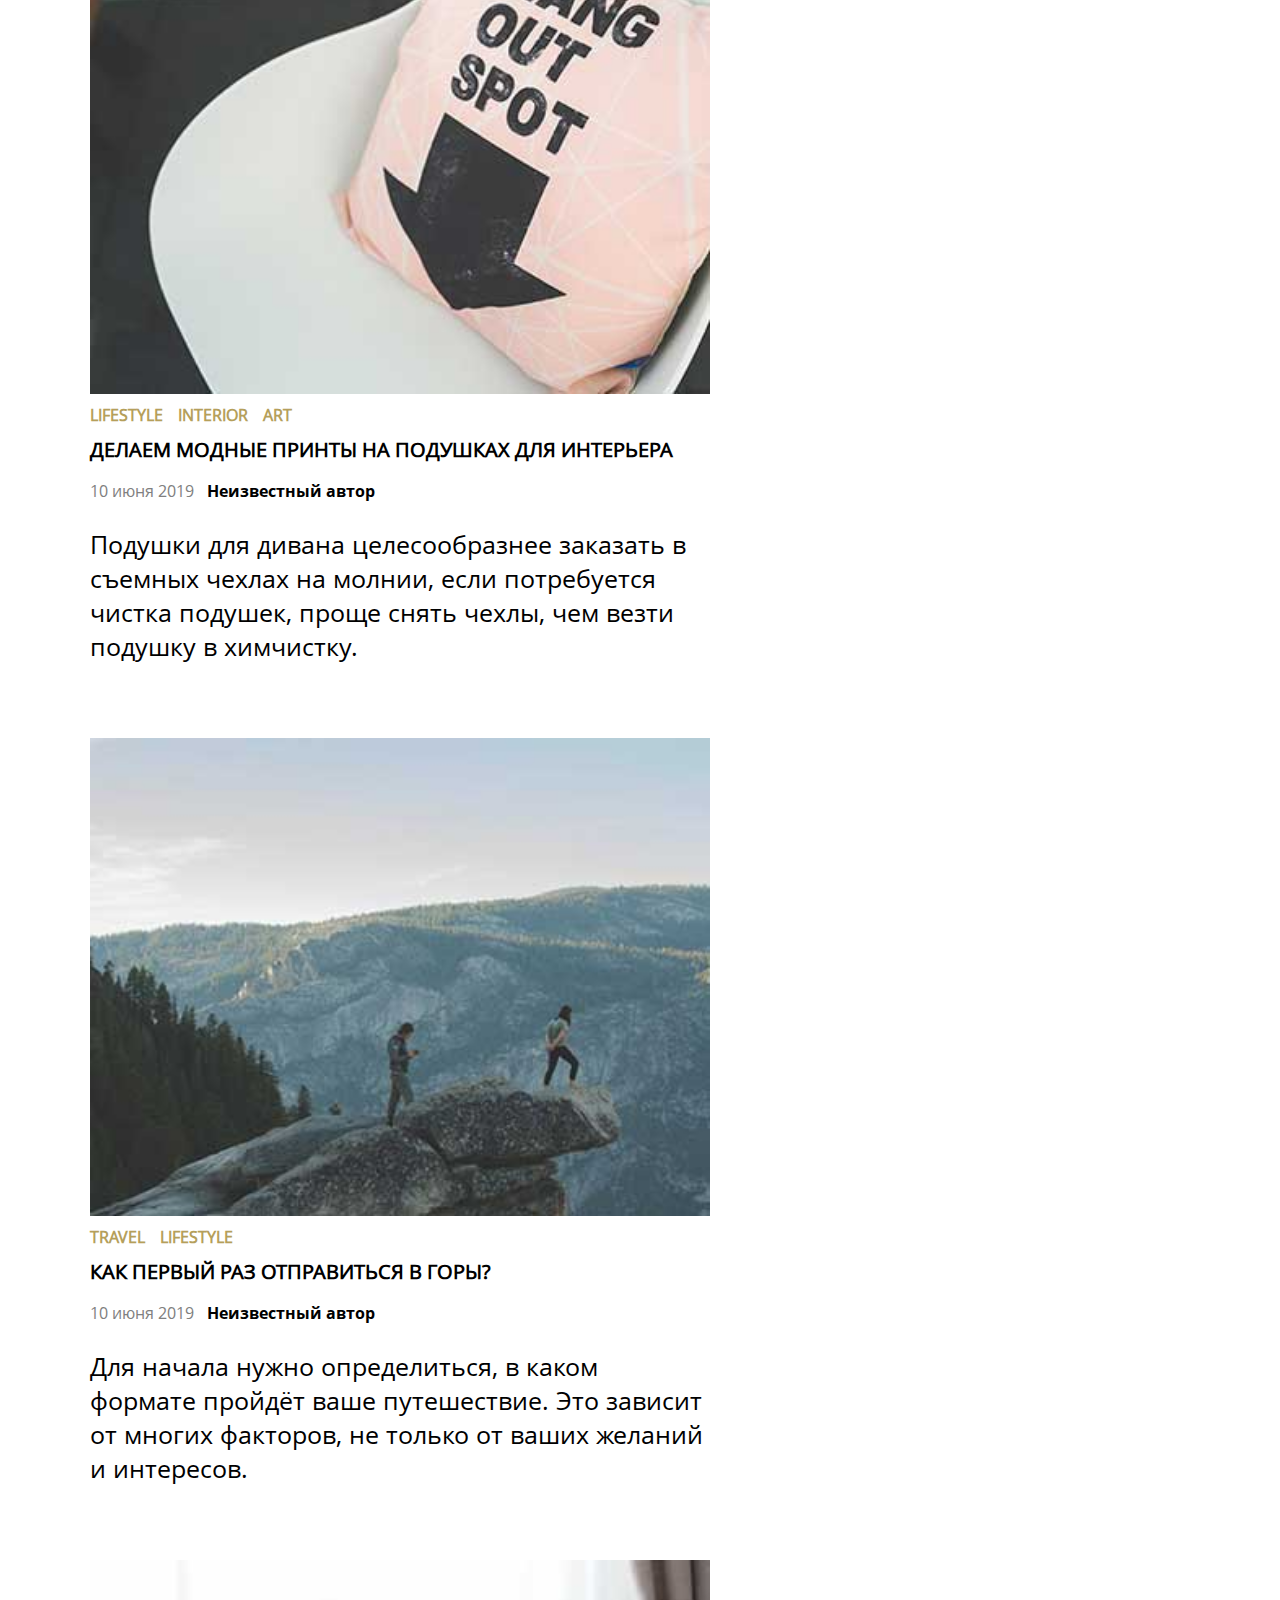
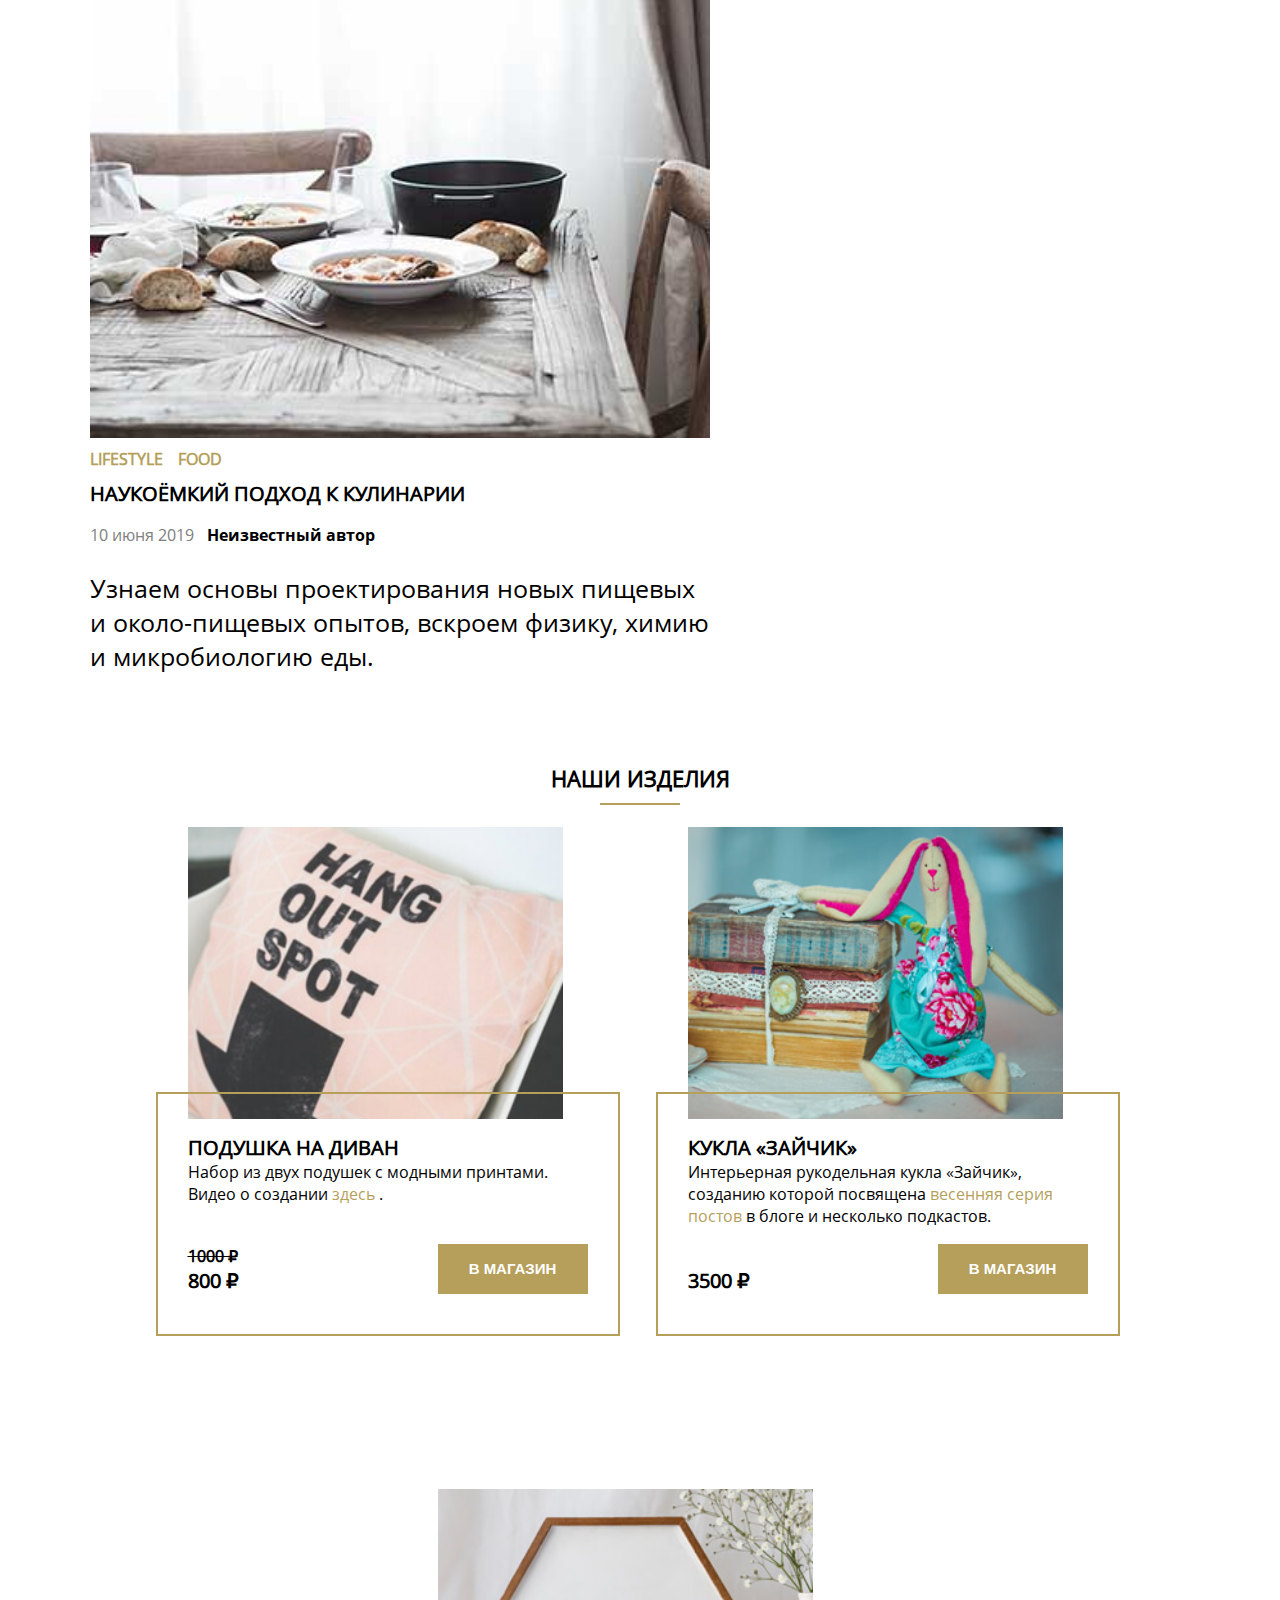
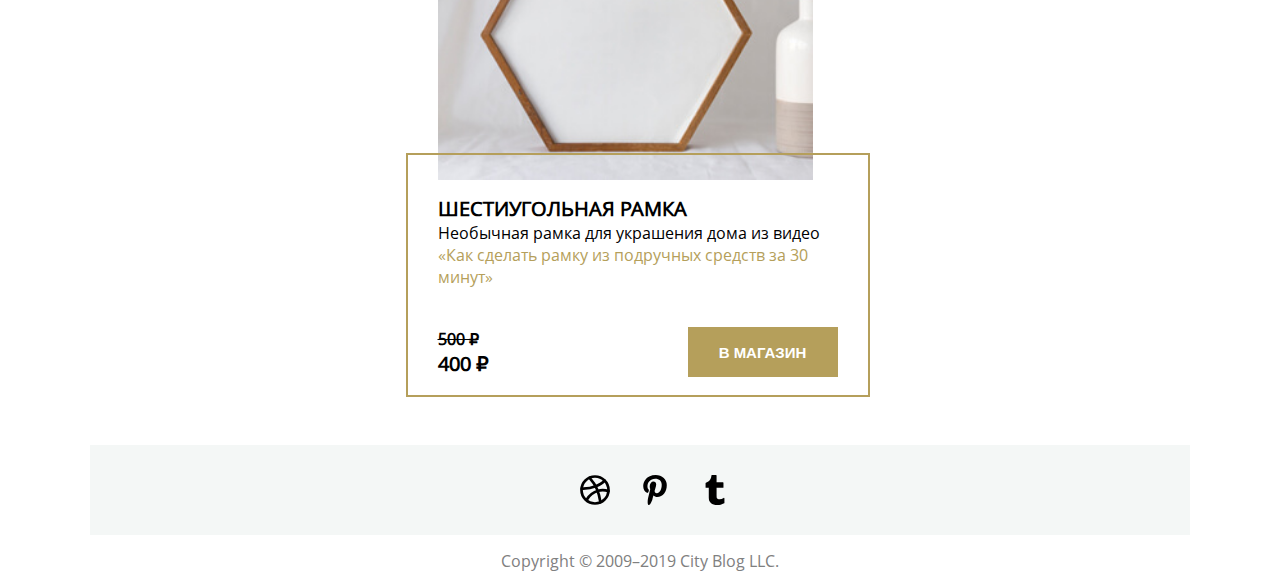
==== commit e2049603: "Add files via upload" ====
--- a/Project/index.html
+++ b/Project/index.html
@@ -7,7 +7,6 @@
 	<link rel="stylesheet" type="text/css" href="main.css">
 </head>
 	<body>
-		<body>
   <header class="header">
     <nav class="nav">
       <img alt="Лого" src="svg/noemi-logo.svg" class="logo" width="250px">
@@ -391,7 +390,6 @@
     </div>
   </footer>
 </body>
-	</body>
 </html>
 
 <script>
--- a/Project/main.css
+++ b/Project/main.css
@@ -548,6 +548,10 @@
 }
 
 @media(max-width: 1280px) {
+  .header {
+    background-image: url("img/banner-bg-tablet.jpg");
+  }
+
   .links {
     display: none;
     top: 100px;
@@ -599,6 +603,10 @@
 }
 
 @media(max-width: 1280px) and (min-width: 1081px) {
+  .header {
+    background-image: url("img/banner-bg-mobile.jpg");
+  }
+
   .top-section-block {
     width: 49%;
   }
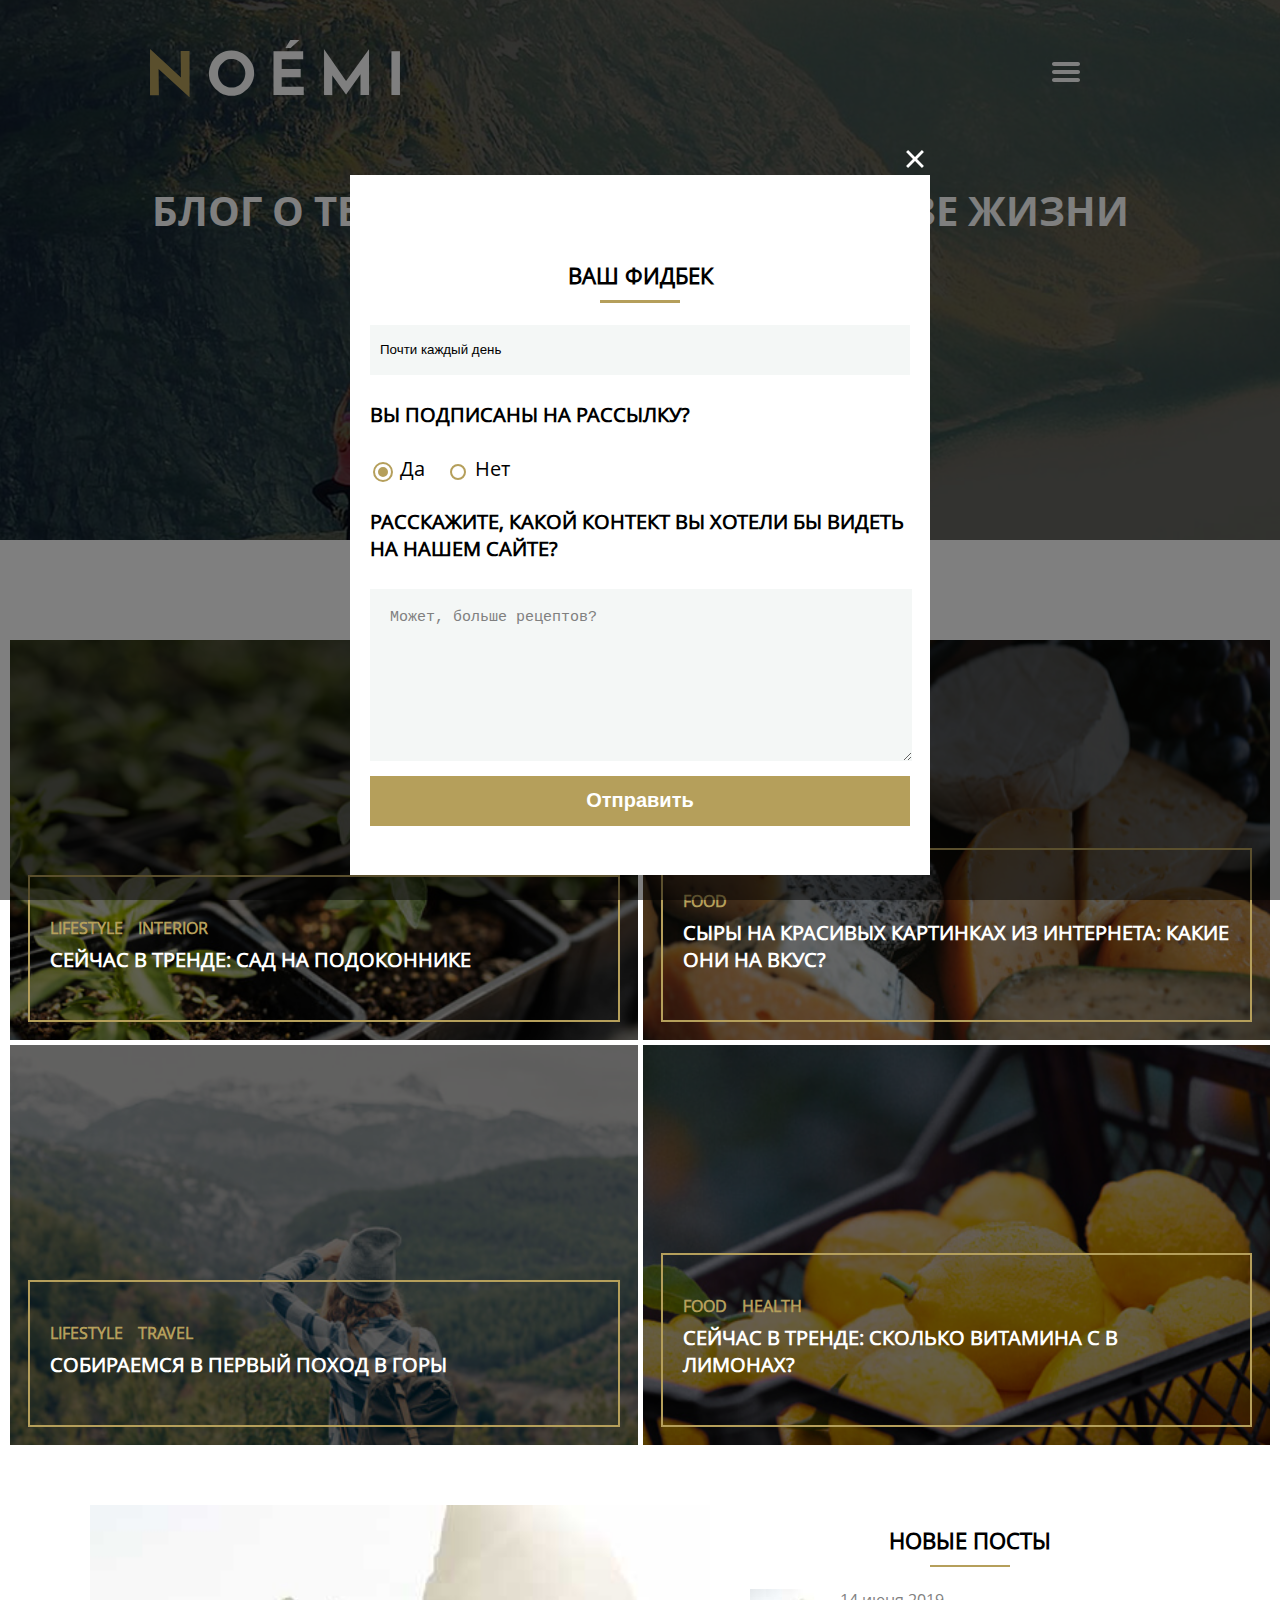
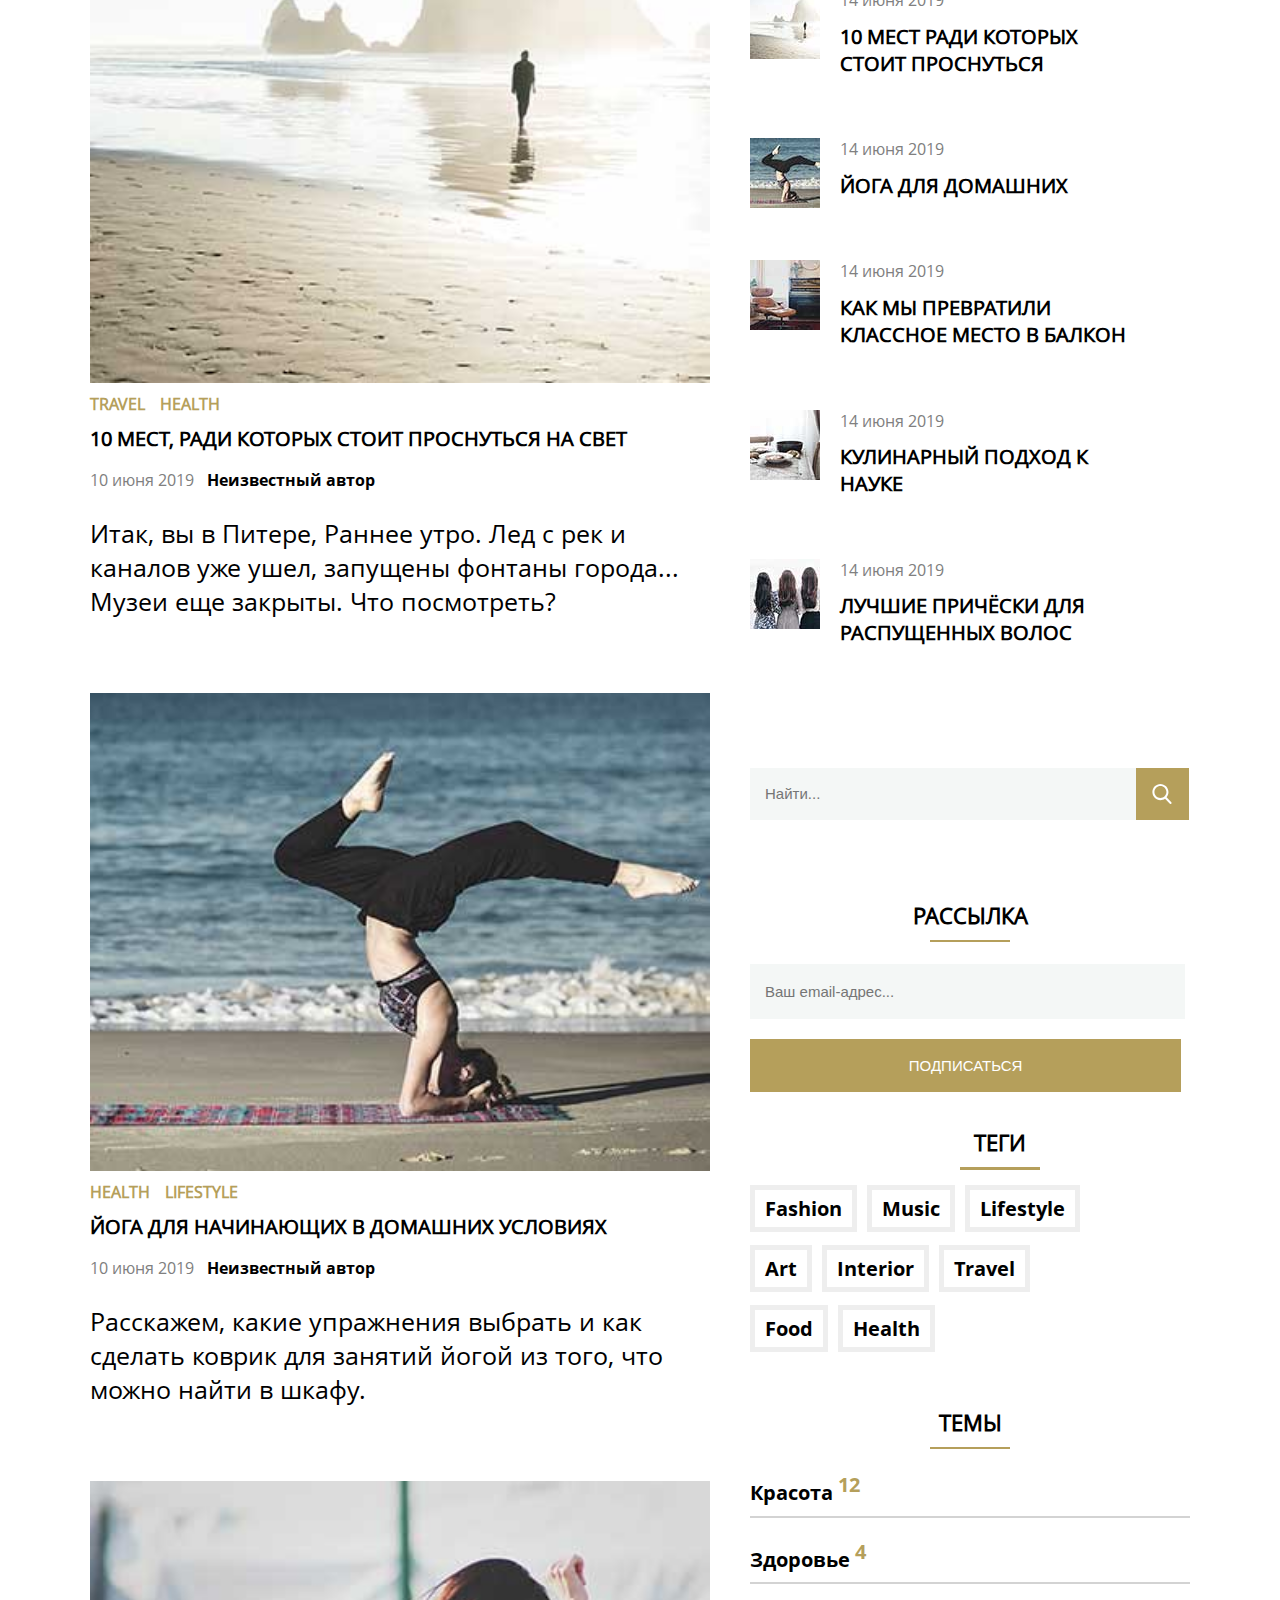
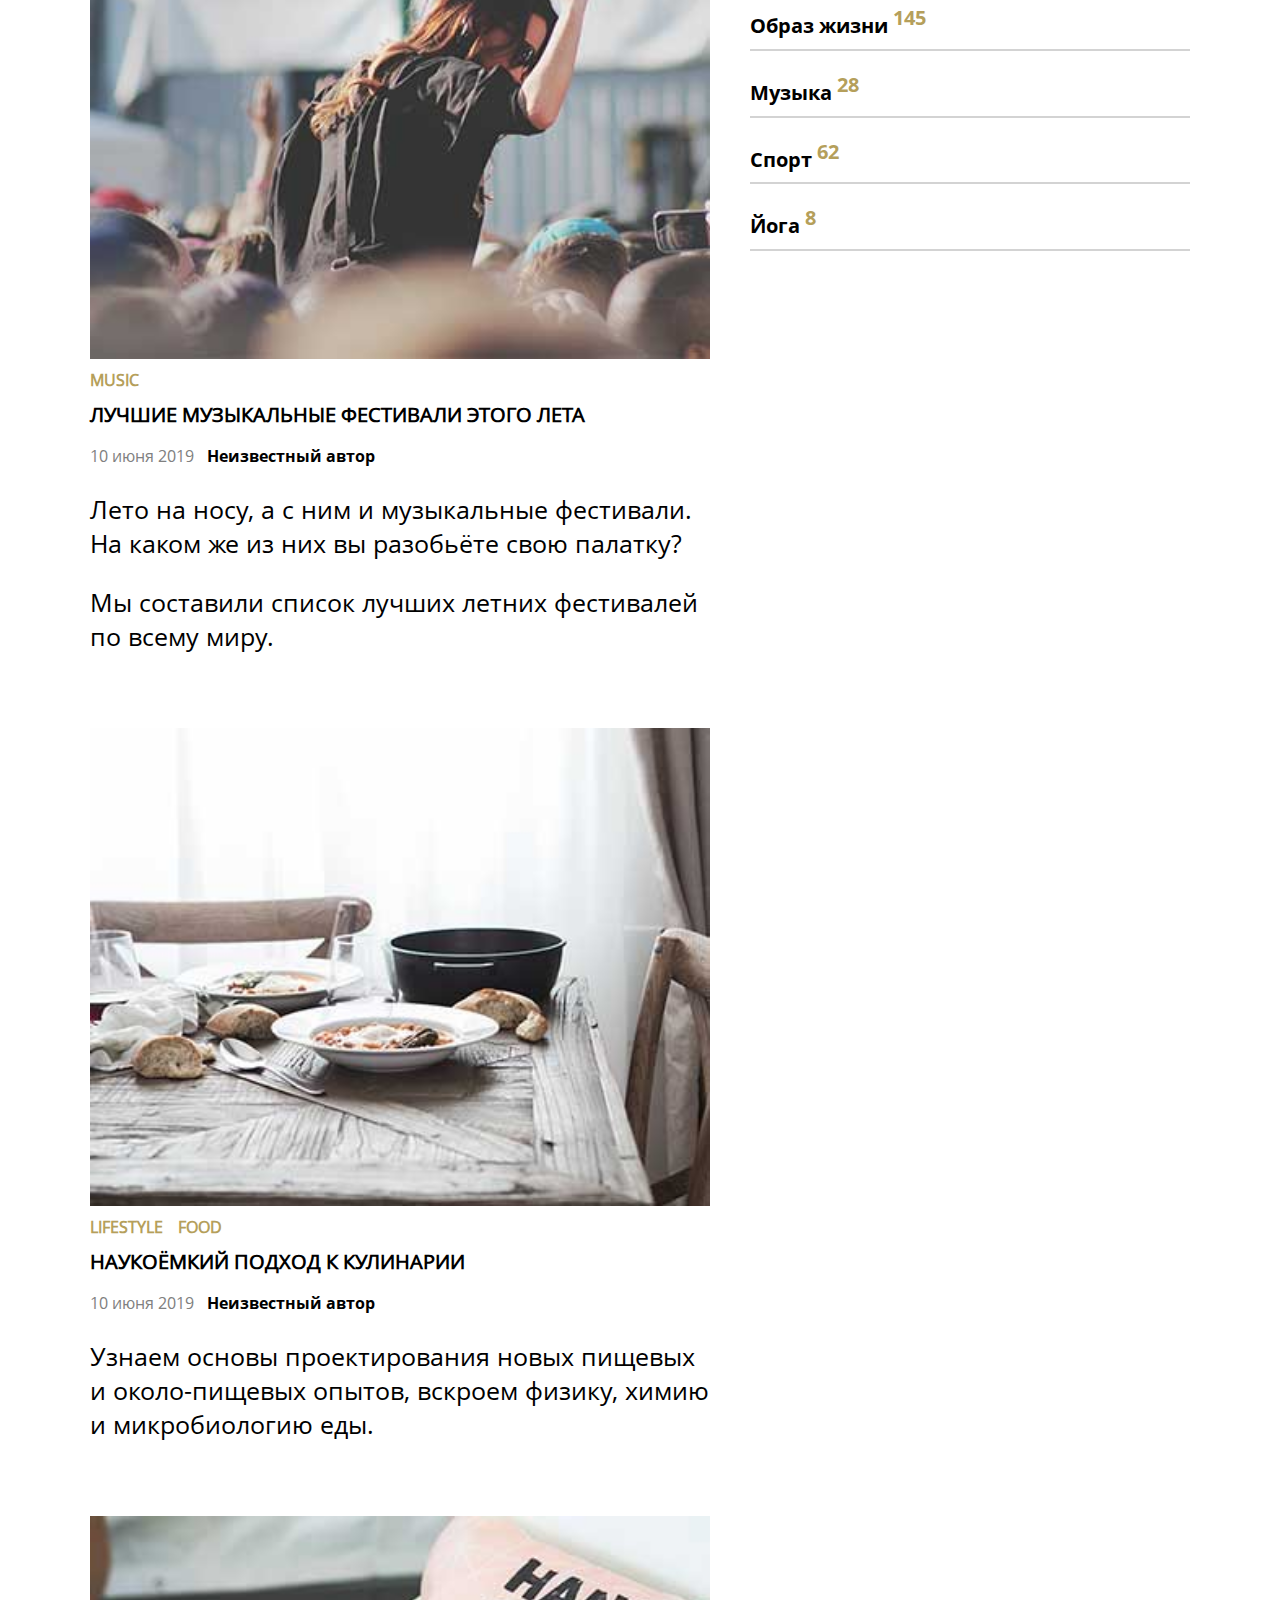
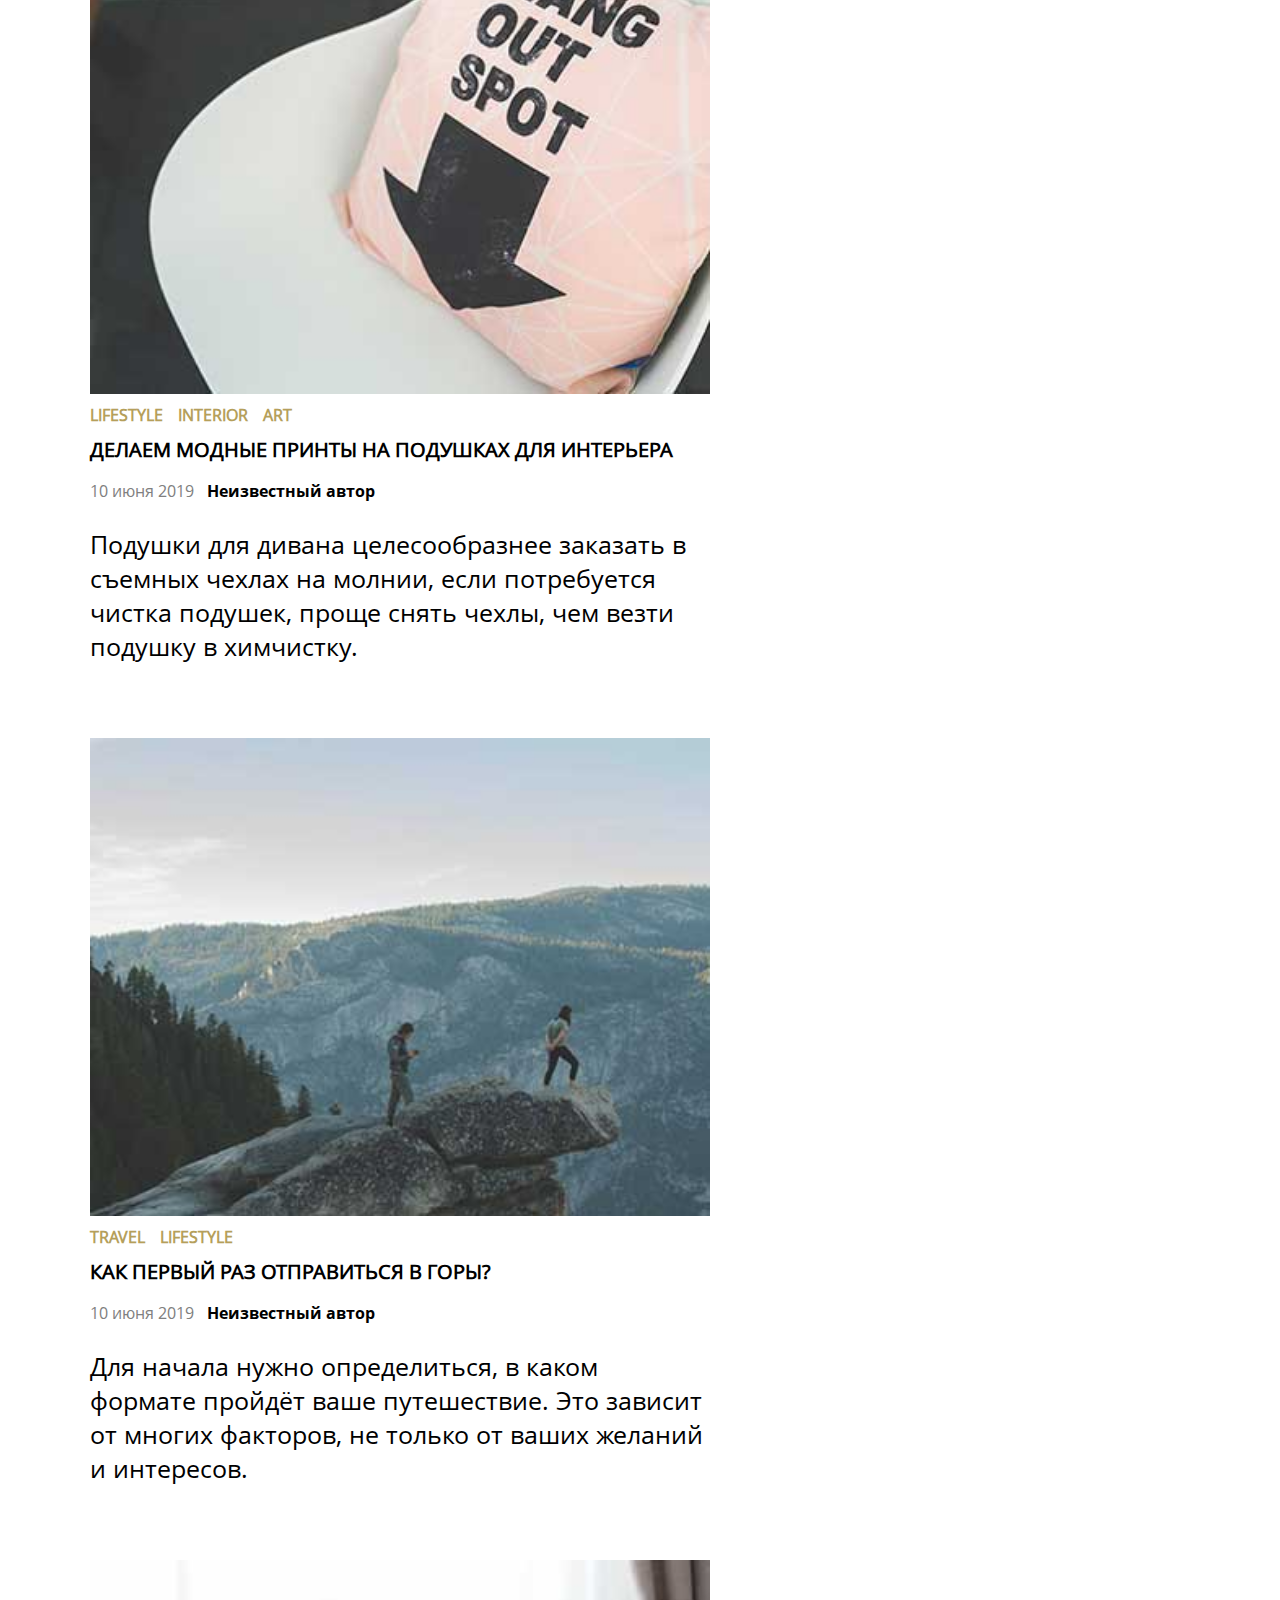
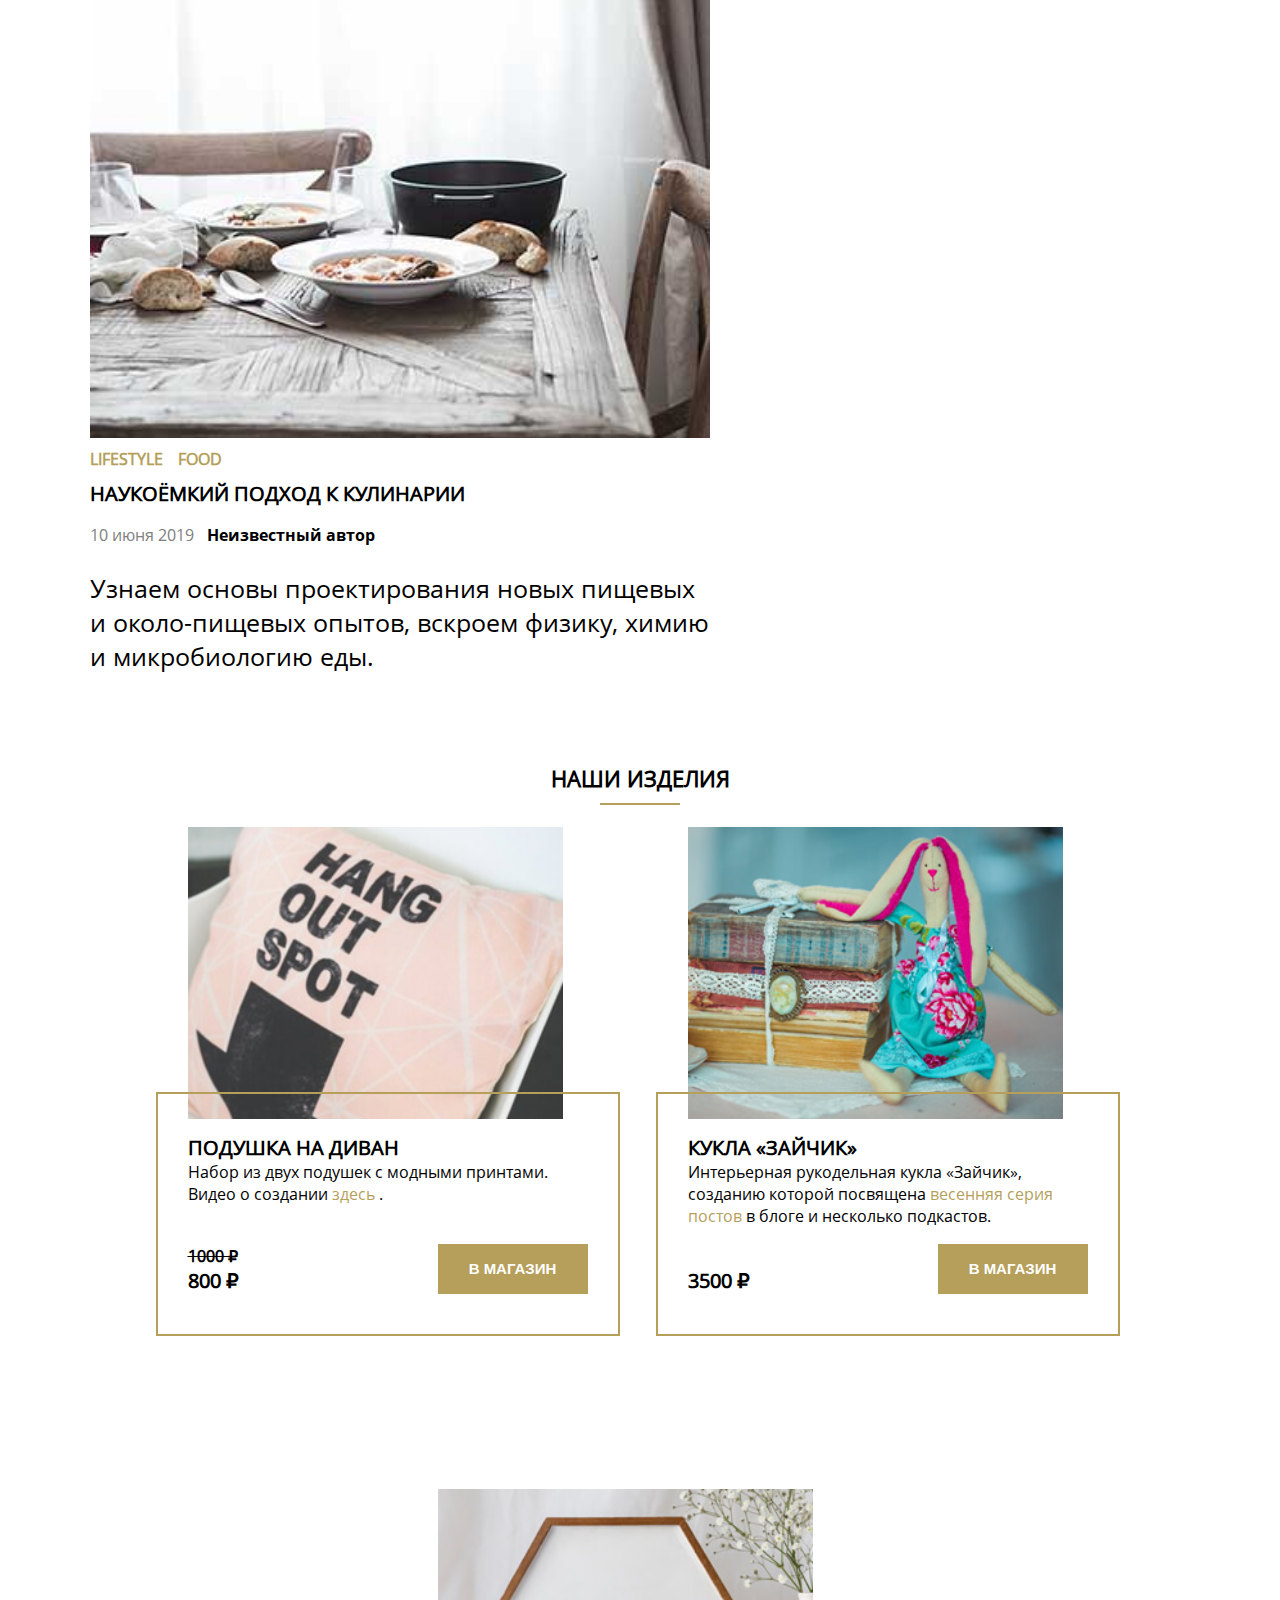
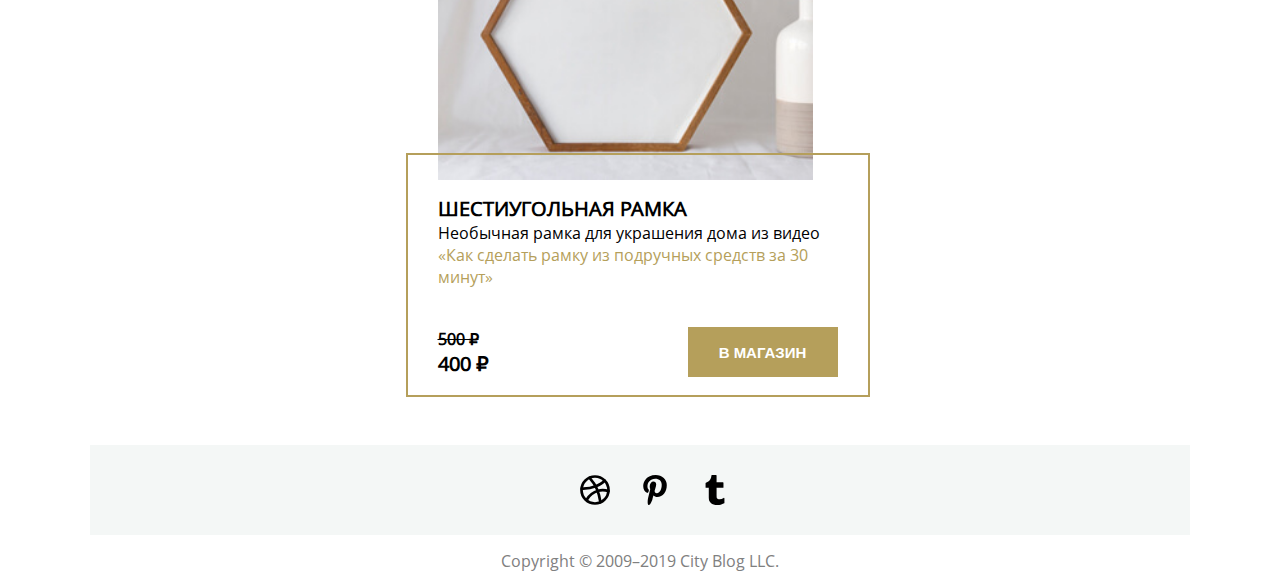
==== commit 76f9c5ee: "Add files via upload" ====
--- a/Project/index.html
+++ b/Project/index.html
@@ -7,6 +7,32 @@
 	<link rel="stylesheet" type="text/css" href="main.css">
 </head>
 	<body>
+	<section class="pop-up-menu">
+		<div class="pop-up-menu-wrapper-x">
+			<button class="close-btn" onclick="document.getElementsByClassName('pop-up-menu')[0].style.display = 'none'; document.getElementsByClassName('pop-up-opacity')[0].style.display = 'none';"> <svg xmlns="http://www.w3.org/2000/svg" fill="none" viewBox="0 0 441 441"><path fill="#fff" stroke="#000" d="M220.336 170.564l.353.353.354-.353L390.288 1.318l49.796 49.773-169.269 169.245-.353.354.353.354 169.269 169.245-49.796 49.796-169.245-169.269-.354-.353-.353.353-169.27 169.269-49.748-49.796 169.245-169.245.353-.354-.353-.354L1.318 51.067 51.09 1.318l169.246 169.246z"/></svg> </button>
+			<h3 class="feedback-title additional-title"> Ваш фидбек </h3>
+  		<form class="feedback-form">
+				<select class="feedback-activity">
+					<option> Каждый день </option>
+					<option selected> Почти каждый день </option>
+					<option> Редко </option>
+					<option> В первый раз зашёл </option>
+				</select>
+
+				<h4 class="feedback-subtitle"> Вы подписаны на рассылку? </h4>
+				<div class="feedback-mailing">
+					<div class="feedback-mailing-yes"> <input class="feedback-mailing-radio" type="radio" name="mailing" value="yes" checked> <label class="feedback-mailing-label"> Да </label> </div>
+			 		<div class="feedback-mailing-no"> <input class="feedback-mailing-radio" type="radio" name="mailing" value="no"> <label class="feedback-mailing-label"> Нет </label> </div>
+				</div>
+
+				<h4 class="feedback-subtitle"> Расскажите, какой контект вы хотели бы видеть на нашем сайте? </h4>
+				<textarea class="feedback-addition">Может, больше рецептов?</textarea>
+				<button class="feedback-answer-btn" type="submit"> Отправить </button>
+  		</form>
+		</div>
+	</section>
+
+	<div class="pop-up-opacity"> </div>
   <header class="header">
     <nav class="nav">
       <img alt="Лого" src="svg/noemi-logo.svg" class="logo" width="250px">
@@ -26,51 +52,52 @@
   </header>
 
   <main class="main">
-  	<section class="top-section">
-		<h3 class="additional-title top-section-title"> Сейчас в тренде </h3>
-		<div class="top-section-blocks">
-			<article class="top-section-block first-block">
-				<div class="top-section-block-title">
-					<ul class="theme-block top-section-block-subtitle-ul">
-						 <li class="theme"> <span class="top-section-subtitle"> Lifestyle </span> </li> 
-						 <li class="theme"> <span class="top-section-subtitle"> Interior </span> </li>
-					</ul>
-					<h4 class="top-section-title"> Сейчас в тренде: сад на подоконнике </h4> </div>
-				<div class="opacity-block"> </div>
-			</article>
-
-			<article class="top-section-block second-block">
-				<div class="top-section-block-title">
-					<ul class="theme-block top-section-block-subtitle-ul">
-					 	<li class="theme"> <span class="top-section-subtitle"> Food </span> </li>
-					 </ul>
-					<h4 class="top-section-title"> Сыры на красивых картинках из интернета: какие они на вкус? </h4> </div>
-				<div class="opacity-block"> </div>
-			</article>
-
-			<article class="top-section-block third-block">
-				<div class="top-section-block-title">
-					<ul class="theme-block top-section-block-subtitle-ul">
-						 <li class="theme"> <span class="top-section-subtitle"> Lifestyle </span> </li>
-						 <li class="theme"> <span class="top-section-subtitle"> Travel </span> </li>
-					</ul>
-
-					<h4 class="top-section-title"> Собираемся в первый поход в горы </h4> </div>
-				<div class="opacity-block"> </div>
-			</article>
-
-			<article class="top-section-block fourth-block">
-				<div class="top-section-block-title">
-					<ul class="theme-block top-section-block-subtitle-ul">
-						 <li class="theme"> <span class="top-section-subtitle"> Food </span>  </li>
-						 <li class="theme"> <span class="top-section-subtitle"> Health </span> </li>
-					</ul>
-
-					<h4 class="top-section-title"> Сейчас в тренде: сколько витамина C в лимонах? </h4> </div>
-				<div class="opacity-block"> </div>
-			</article>
-		</div>
+	  	<section class="top-section">
+			<h3 class="additional-title top-section-title"> Сейчас в тренде </h3>
+			<div class="top-section-blocks">
+				<article class="top-section-block first-block">
+					<div class="top-section-block-title">
+						<ul class="theme-block top-section-block-subtitle-ul">
+							 <li class="theme"> <span class="top-section-subtitle"> Lifestyle </span> </li> 
+							 <li class="theme"> <span class="top-section-subtitle"> Interior </span> </li>
+						</ul>
+						<h4 class="top-section-title"> Сейчас в тренде: сад на подоконнике </h4> </div>
+					<div class="opacity-block"> </div>
+				</article>
+
+				<article class="top-section-block second-block">
+					<div class="top-section-block-title">
+						<ul class="theme-block top-section-block-subtitle-ul">
+						 	<li class="theme"> <span class="top-section-subtitle"> Food </span> </li>
+						 </ul>
+						<h4 class="top-section-title"> Сыры на красивых картинках из интернета: какие они на вкус? </h4> </div>
+					<div class="opacity-block"> </div>
+				</article>
+
+				<article class="top-section-block third-block">
+					<div class="top-section-block-title">
+						<ul class="theme-block top-section-block-subtitle-ul">
+							 <li class="theme"> <span class="top-section-subtitle"> Lifestyle </span> </li>
+							 <li class="theme"> <span class="top-section-subtitle"> Travel </span> </li>
+						</ul>
+
+						<h4 class="top-section-title"> Собираемся в первый поход в горы </h4> </div>
+					<div class="opacity-block"> </div>
+				</article>
+
+				<article class="top-section-block fourth-block">
+					<div class="top-section-block-title">
+						<ul class="theme-block top-section-block-subtitle-ul">
+							 <li class="theme"> <span class="top-section-subtitle"> Food </span>  </li>
+							 <li class="theme"> <span class="top-section-subtitle"> Health </span> </li>
+						</ul>
+
+						<h4 class="top-section-title"> Сейчас в тренде: сколько витамина C в лимонах? </h4> </div>
+					<div class="opacity-block"> </div>
+				</article>
+			</div>
   	</section>
+
   	<div class="main-wrapper">
 	    <section class="main-section">
 	      <article class="post-block first">
@@ -214,7 +241,7 @@
 
 	        <section class="post-list">
 	          <article class="additional-post first">
-	            <img class="post-block-img" alt="Изображение поста" src="img/2.jpg" width="70px" height="70px" class="additional-post-img">
+	            <img alt="Изображение поста" src="img/2.jpg" width="70px" height="70px" class="additional-post-img">
 	            <div class="additional-post-content">
 	              <time> <span> 14 июня 2019 </span> </time> <br>
 	              <h4 class="additional-post-title"> 10 Мест ради которых стоит проснуться  </h4>
@@ -238,7 +265,7 @@
 	          </article>
 
 	          <article class="additional-post fourth">
-	            <img class="post-block-img" alt="Изображение поста" src="img/501.jpg" width="70px" height="70px" class="additional-post-img">
+	            <img alt="Изображение поста" src="img/501.jpg" width="70px" height="70px" class="additional-post-img">
 	            <div class="additional-post-content">
 	              <time> <span> 14 июня 2019 </span> </time> <br>
 	              <h4 class="additional-post-title"> Кулинарный подход к науке </h4>
@@ -246,7 +273,7 @@
 	          </article>
 
 	          <article class="additional-post fifth">
-	            <img class="post-block-img" alt="Изображение поста" src="img/7.jpg" width="70px" height="70px" class="additional-post-img">
+	            <img alt="Изображение поста" src="img/7.jpg" width="70px" height="70px" class="additional-post-img">
 	            <div class="additional-post-content">
 	              <time class="additional-post-time"> <span> 14 июня 2019 </span> </time> <br>
 	              <h4 class="additional-post-title"> Лучшие причёски для распущенных волос </h4>
@@ -274,14 +301,14 @@
 	          <h3 class="additional-title theme-filter-title"> Теги </h3>
 	          <div class="theme-filter-content">
 	            <ul class="theme-filter-checkboxes">
-	              <li class="theme-filter-radioButton-li"> <input type="checkbox" id="fashion" name="filter" value="fashion" class="theme-filter-radioButton"> <label for="fashion"> Fashion </label> </li>
-	              <li class="theme-filter-radioButton-li"> <input type="checkbox" id="music" name="filter" value="music" class="theme-filter-radioButton"> <label for="music"> Music </label> </li>
-	              <li class="theme-filter-radioButton-li"> <input type="checkbox" id="lifestyle" name="filter" value="lifestyle" class="theme-filter-radioButton"> <label for="lifestyle"> Lifestyle </label> </li>
-	              <li class="theme-filter-radioButton-li"> <input type="checkbox" id="art" name="filter" value="art" class="theme-filter-radioButton"> <label for="art"> Art </label> </li>
-	              <li class="theme-filter-radioButton-li"> <input type="checkbox" id="interior" name="filter" value="interior" class="theme-filter-radioButton"> <label for="interior"> Interior </label> </li>
-	              <li class="theme-filter-radioButton-li"> <input type="checkbox" id="travel" name="filter" value="travel" class="theme-filter-radioButton"> <label for="travel"> Travel </label> </li>
-	              <li class="theme-filter-radioButton-li"> <input type="checkbox" id="food" name="filter" value="food" class="theme-filter-radioButton"> <label for="food"> Food </label> </li>
-	              <li class="theme-filter-radioButton-li"> <input type="checkbox" id="health" name="filter" value="health" class="theme-filter-radioButton"> <label for="health"> Health </label> </li>
+	              <li class="theme-filter-radioButton-li"> <input type="checkbox" id="fashion" name="filter" value="fashion" class="theme-filter-radioButton"> <label class="filter-label" for="fashion"> Fashion </label> </li>
+	              <li class="theme-filter-radioButton-li"> <input type="checkbox" id="music" name="filter" value="music" class="theme-filter-radioButton"> <label class="filter-label" for="music"> Music </label> </li>
+	              <li class="theme-filter-radioButton-li"> <input type="checkbox" id="lifestyle" name="filter" value="lifestyle" class="theme-filter-radioButton"> <label class="filter-label" for="lifestyle"> Lifestyle </label> </li>
+	              <li class="theme-filter-radioButton-li"> <input type="checkbox" id="art" name="filter" value="art" class="theme-filter-radioButton"> <label class="filter-label" for="art"> Art </label> </li>
+	              <li class="theme-filter-radioButton-li"> <input type="checkbox" id="interior" name="filter" value="interior" class="theme-filter-radioButton"> <label class="filter-label" for="interior"> Interior </label> </li>
+	              <li class="theme-filter-radioButton-li"> <input type="checkbox" id="travel" name="filter" value="travel" class="theme-filter-radioButton"> <label class="filter-label" for="travel"> Travel </label> </li>
+	              <li class="theme-filter-radioButton-li"> <input type="checkbox" id="food" name="filter" value="food" class="theme-filter-radioButton"> <label class="filter-label" for="food"> Food </label> </li>
+	              <li class="theme-filter-radioButton-li"> <input type="checkbox" id="health" name="filter" value="health" class="theme-filter-radioButton"> <label class="filter-label" for="health"> Health </label> </li>
 	                </ul>
 	          </div>
 	        </section>
@@ -398,6 +425,6 @@
     var h = parseInt(window.innerHeight);
 
     if ( (w<=1280)) {
-        document.getElementsByClassName('links')[0].style.display = 'none';
-    }
+      document.getElementsByClassName('links')[0].style.display = 'none';
+    };
 </script>
--- a/Project/main.css
+++ b/Project/main.css
@@ -108,6 +108,116 @@
   color: white;
   font-size: 50px;
   top: 100px;
+}
+
+.pop-up-menu {
+  display: flex;
+  justify-content: center;
+}
+
+.pop-up-menu-wrapper-x {
+  position: fixed;
+  background: white;
+  padding: 20px;
+  z-index: 100;
+  width: 540px;
+  height: 660px;
+  transform: translate(0, 25%);
+}
+
+.pop-up-opacity {
+  background: black;
+  z-index: 99;
+  position: fixed;
+  top: 0;
+  bottom: 0;
+  opacity: 0.5;
+  left: 0;
+  right: 0;
+}
+
+.feedback-activity {
+  width: 100%;
+  height: 50px;
+  border: none;
+  background: #f4f7f6;
+  -webkit-appearance: none;
+  padding-left: 10px;
+}
+
+.feedback-mailing {
+    display: flex;
+}
+
+.feedback-mailing-label {
+  font-size: 20px;
+  margin-right: 20px;
+}
+
+.feedback-mailing-radio {
+  -webkit-appearance: none;
+  -moz-appearance: none;
+  appearance: none;
+  border-radius: 50%;
+  width: 16px;
+  height: 16px;
+  border: 2px solid #999;
+  transition: 0.2s all linear;
+  outline: none;
+  margin-right: 5px;
+  position: relative;
+  top: 4px;
+}
+
+.feedback-mailing-radio:checked {
+  outline: 2px solid #b59f5b;
+  background: #b59f5b;
+  border: 3px solid white;
+}
+
+.feedback-mailing-radio {
+  border: 2px solid #b59f5b;
+}
+
+.feedback-addition {
+  padding-left: 20px;
+  width: 100%;
+  height: 150px;
+  max-width: calc(100% - 20px);
+  max-height: 200px;
+  min-width: calc(100% - 20px);
+  min-height: 150px;
+  border: none;
+  background: #f4f7f6;
+  font-size: 15px;
+  color: gray;
+  padding-top: 20px;
+}
+
+.feedback-answer-btn {
+  width: 100%;
+  background: #b59f5b;
+  border: none;
+  font-size: 20px;
+  color: white;
+  margin-top: 10px;
+  height: 50px;
+  font-weight: bold;
+}
+
+.close-btn {
+  position: relative;
+  border: none;
+  background: rgba(0, 0, 0, 0);
+  bottom: 50px;
+  fill: white;
+  left: 530px;
+  width: 30px;
+  height: 30px;
+}
+
+.close-btn:hover {
+  cursor: pointer;
 }
 
 .top-section-blocks {
@@ -351,7 +461,7 @@
   display: none;
 }
 
-label {
+.filter-label {
   font-family: 'OpenSans-Bold', sans-serif;
   font-weight: bold;
   border: 5px solid #eeeeee;
@@ -365,13 +475,13 @@
   font-size: 20px;
 }
 
-label:hover {
+.filter-label:hover {
   border: 5px solid #b59f5b;
   cursor: pointer;
   transition: 0.3s;
 }
 
-.theme-filter-radioButton:checked + label {
+.theme-filter-radioButton:checked + .filter-label {
   border: 5px solid #b59f5b;
   color: white;
   background: #b59f5b;
@@ -548,10 +658,6 @@
 }
 
 @media(max-width: 1280px) {
-  .header {
-    background-image: url("img/banner-bg-tablet.jpg");
-  }
-
   .links {
     display: none;
     top: 100px;
@@ -604,7 +710,7 @@
 
 @media(max-width: 1280px) and (min-width: 1081px) {
   .header {
-    background-image: url("img/banner-bg-mobile.jpg");
+    background-image: url("img/banner-bg-tablet.jpg");
   }
 
   .top-section-block {
@@ -625,6 +731,10 @@
 }
 
 @media(max-width: 1080px) {
+  .header {
+    background-image: url("img/banner-mobile.jpg");
+  }
+
   .links {
     position: absolute;
     right: 10%;
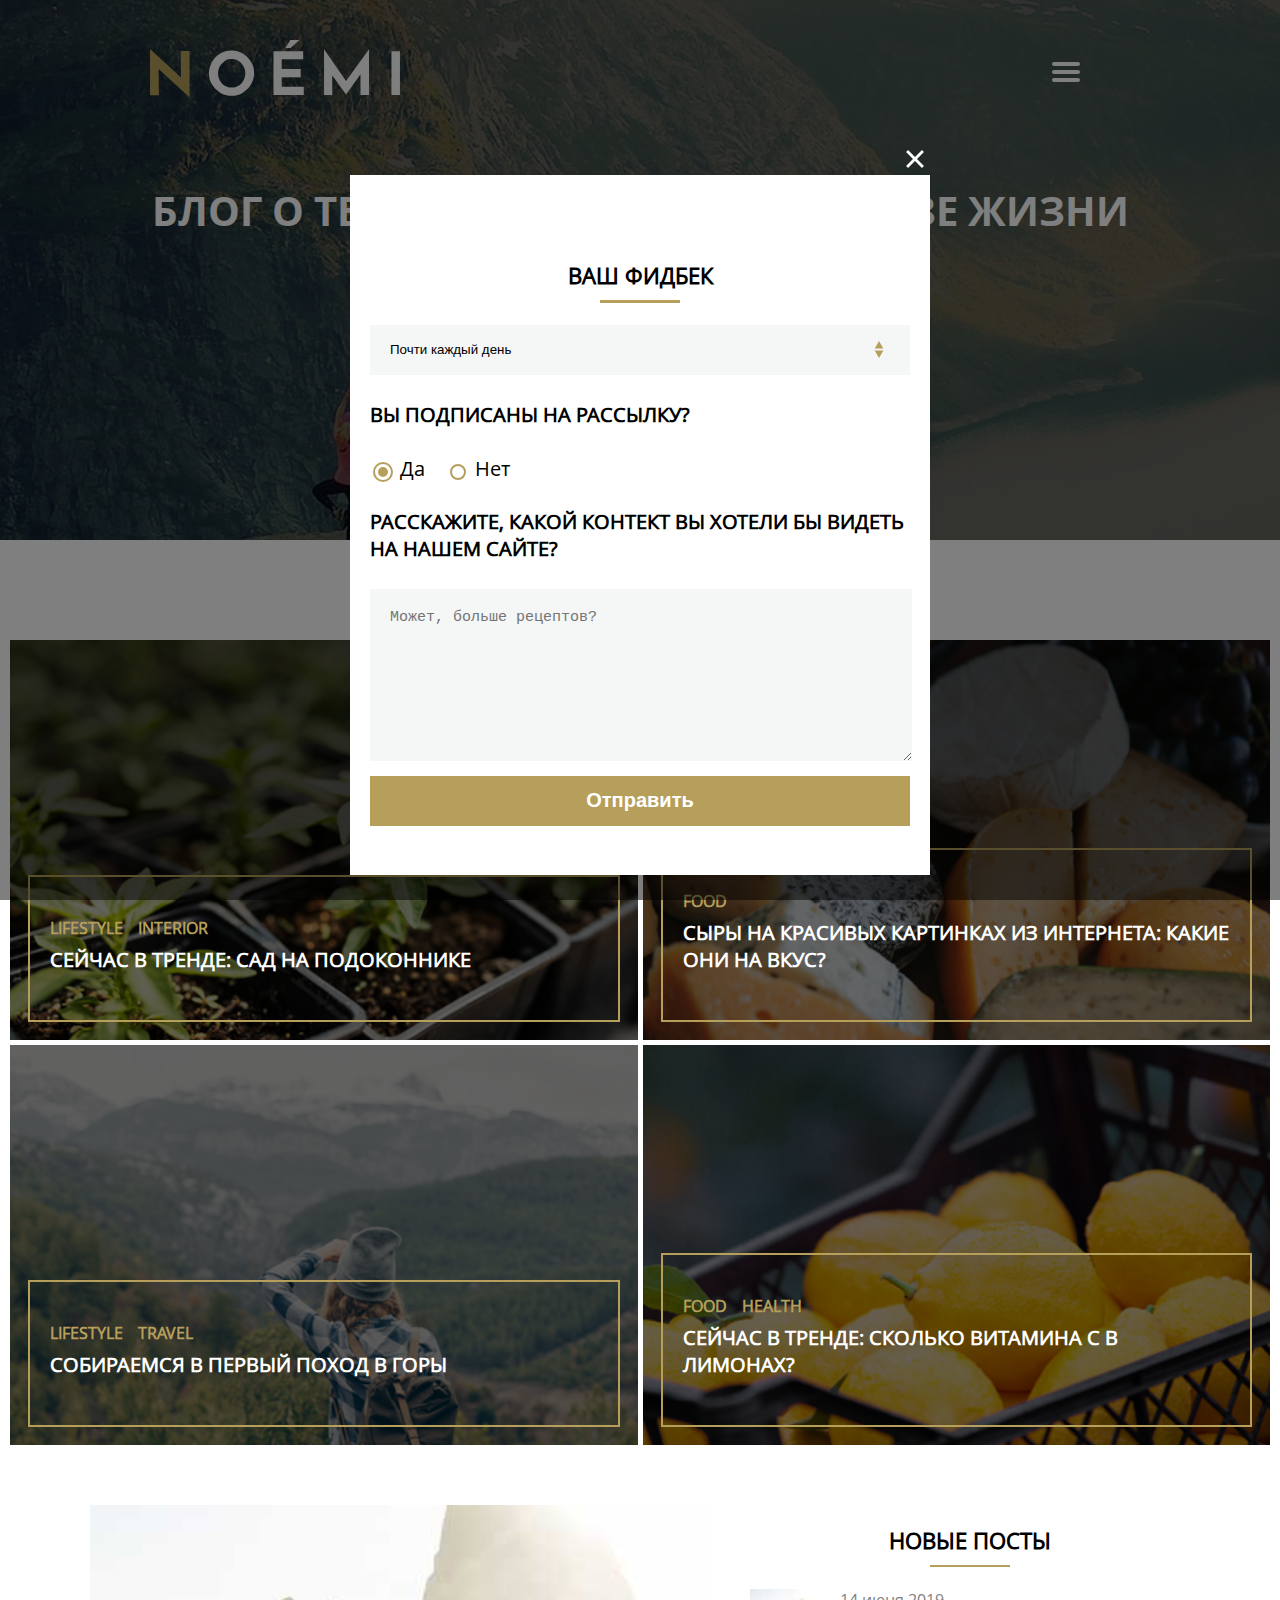
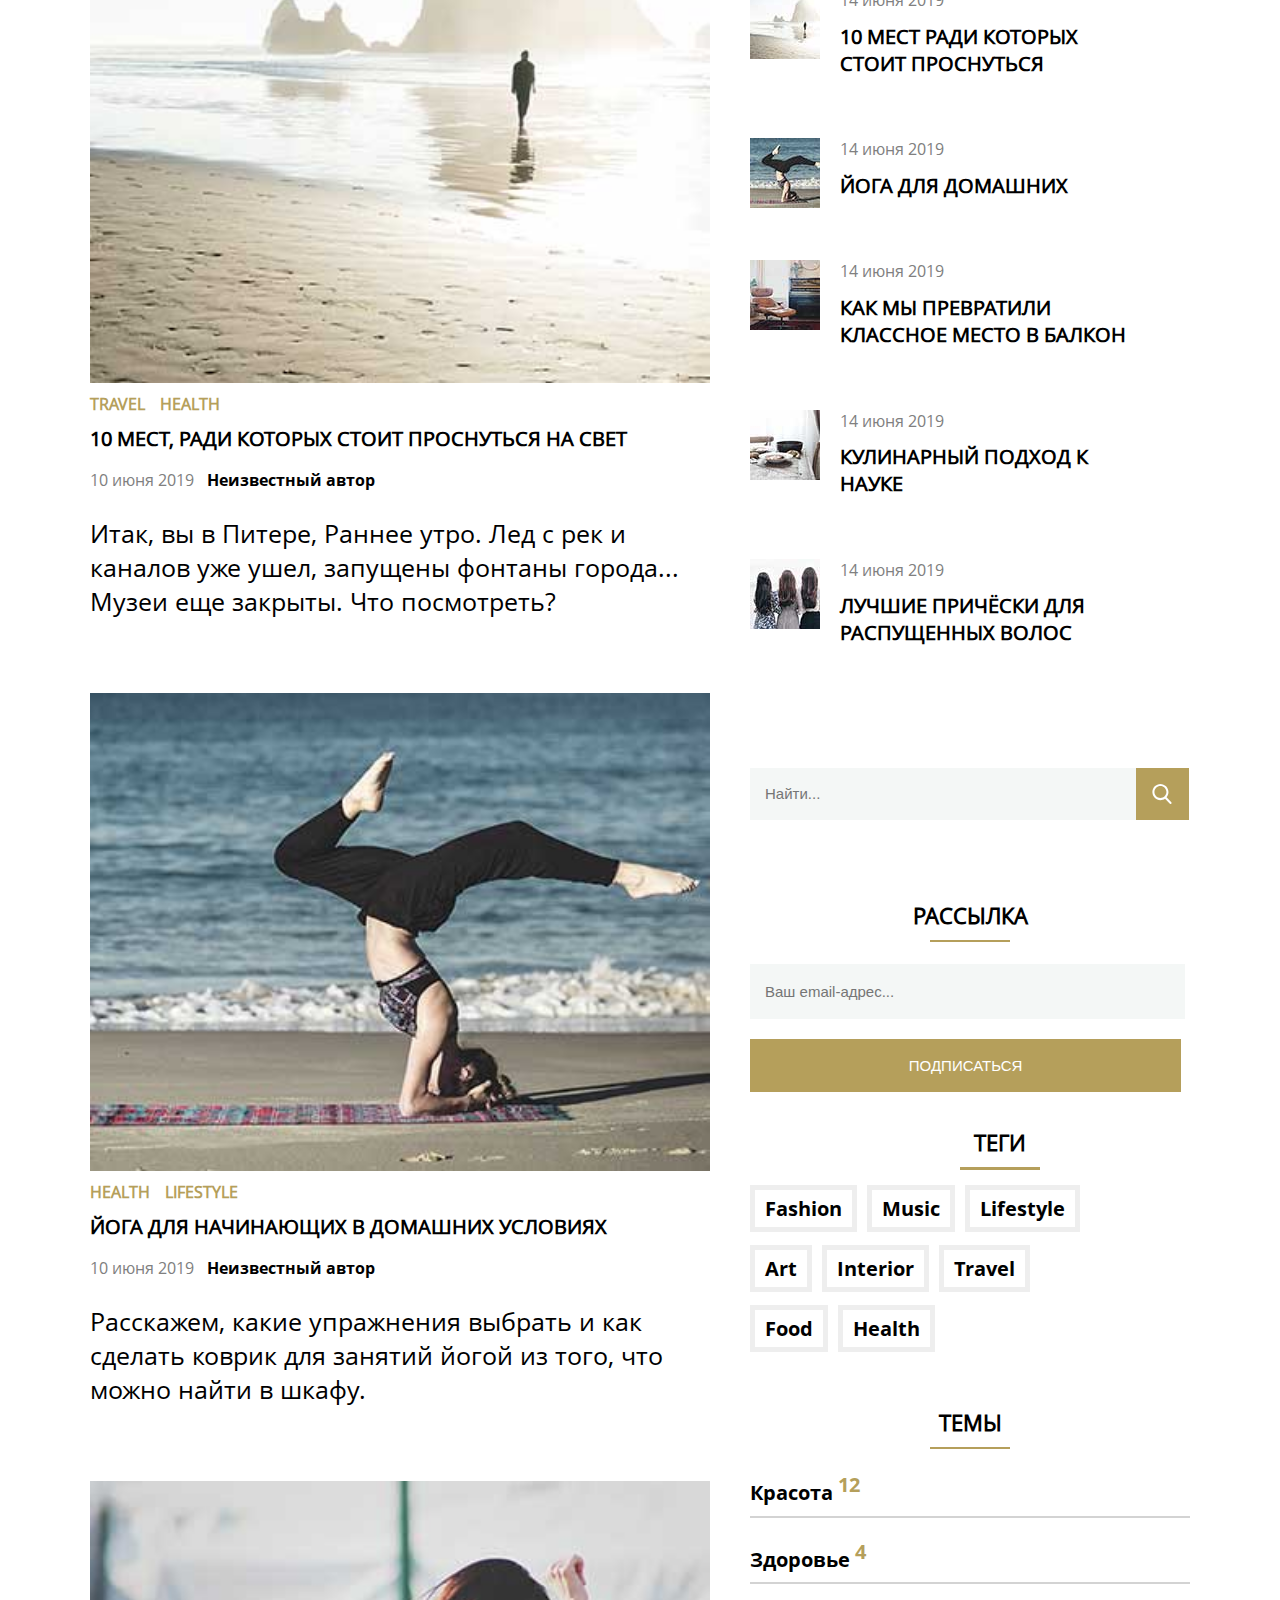
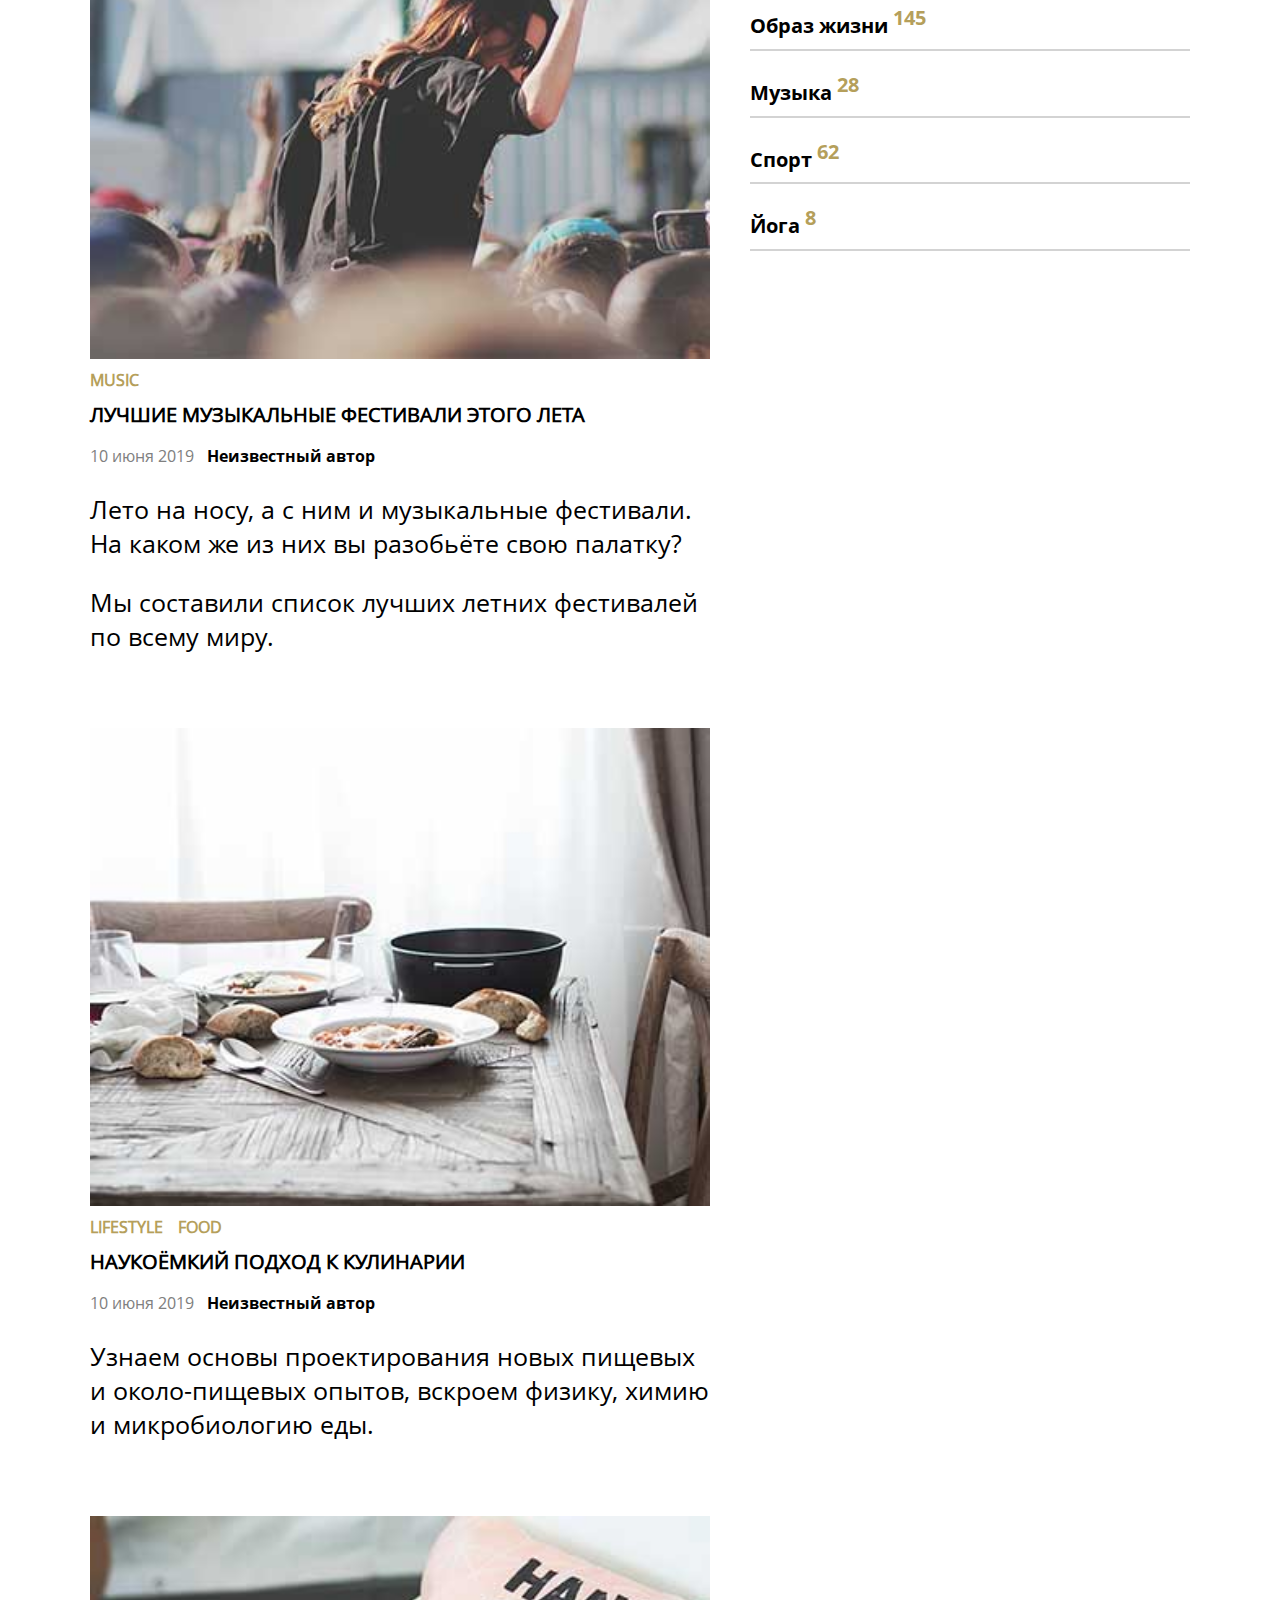
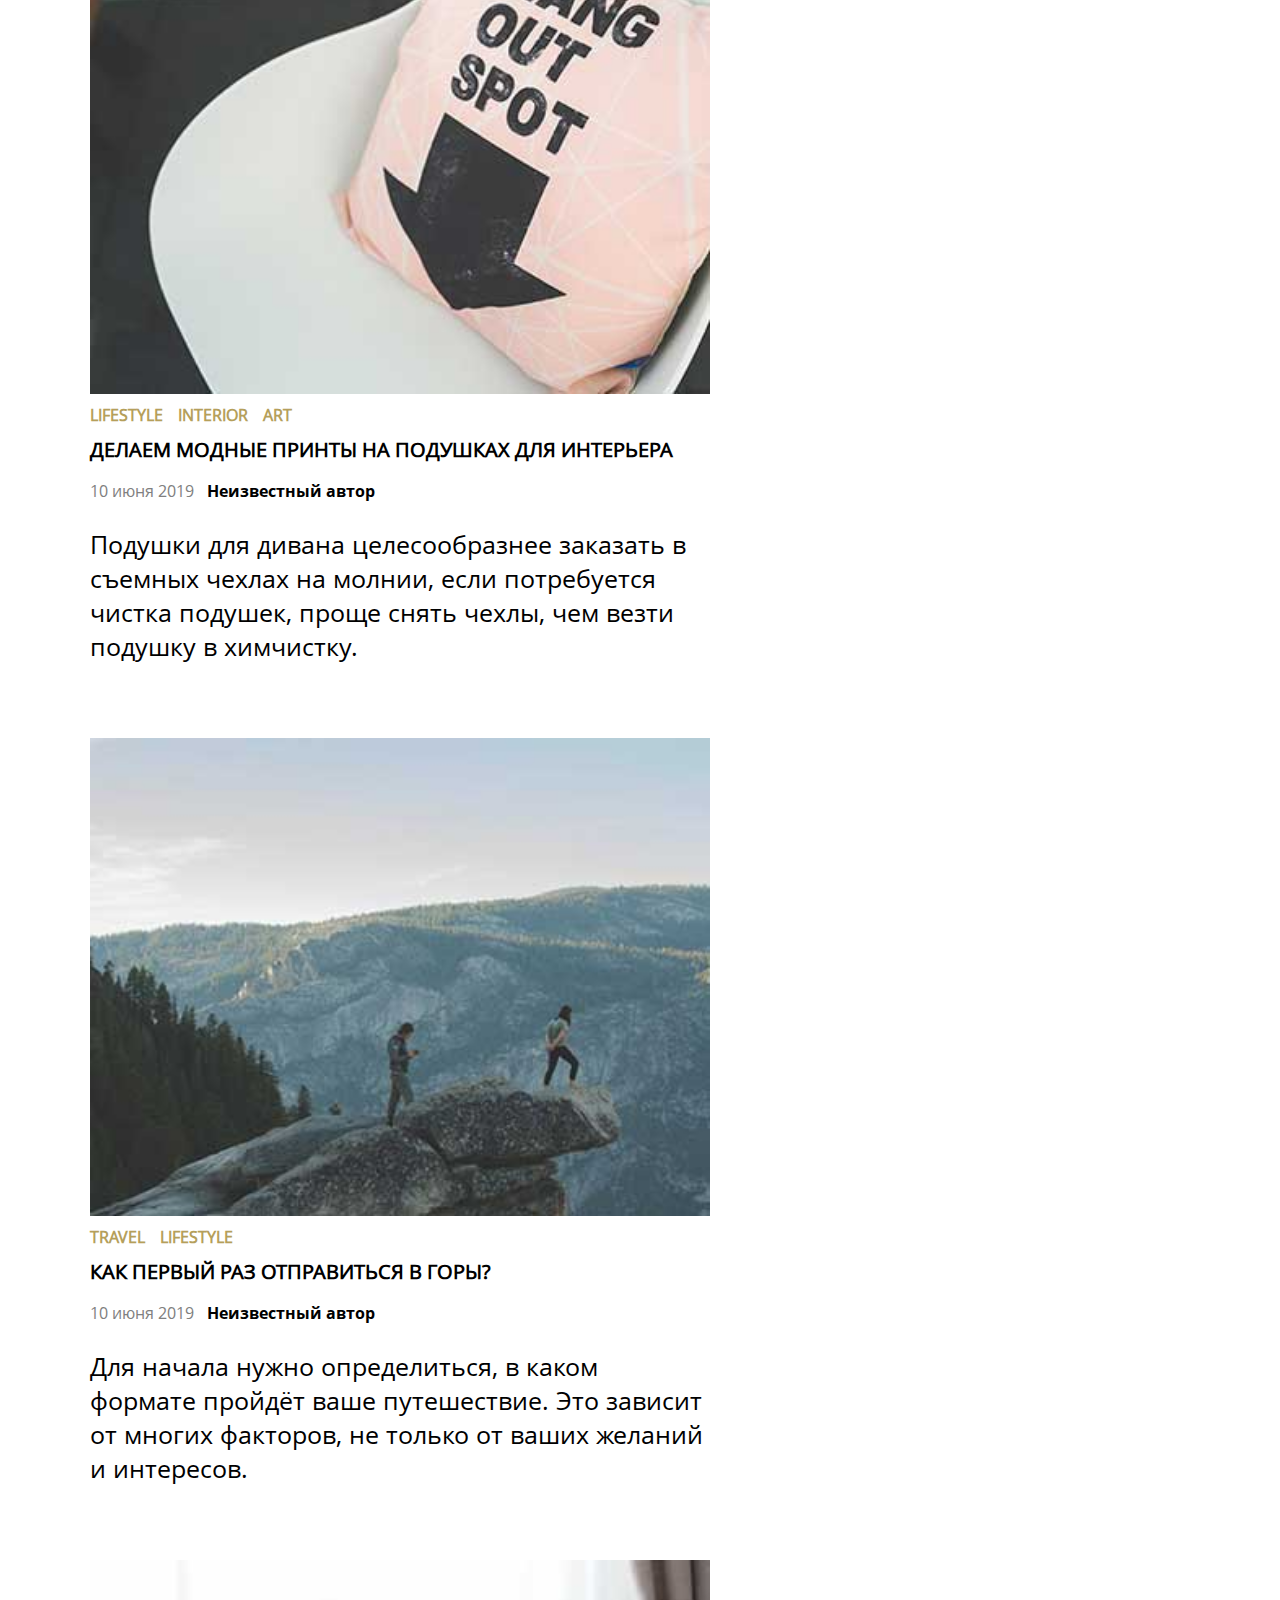
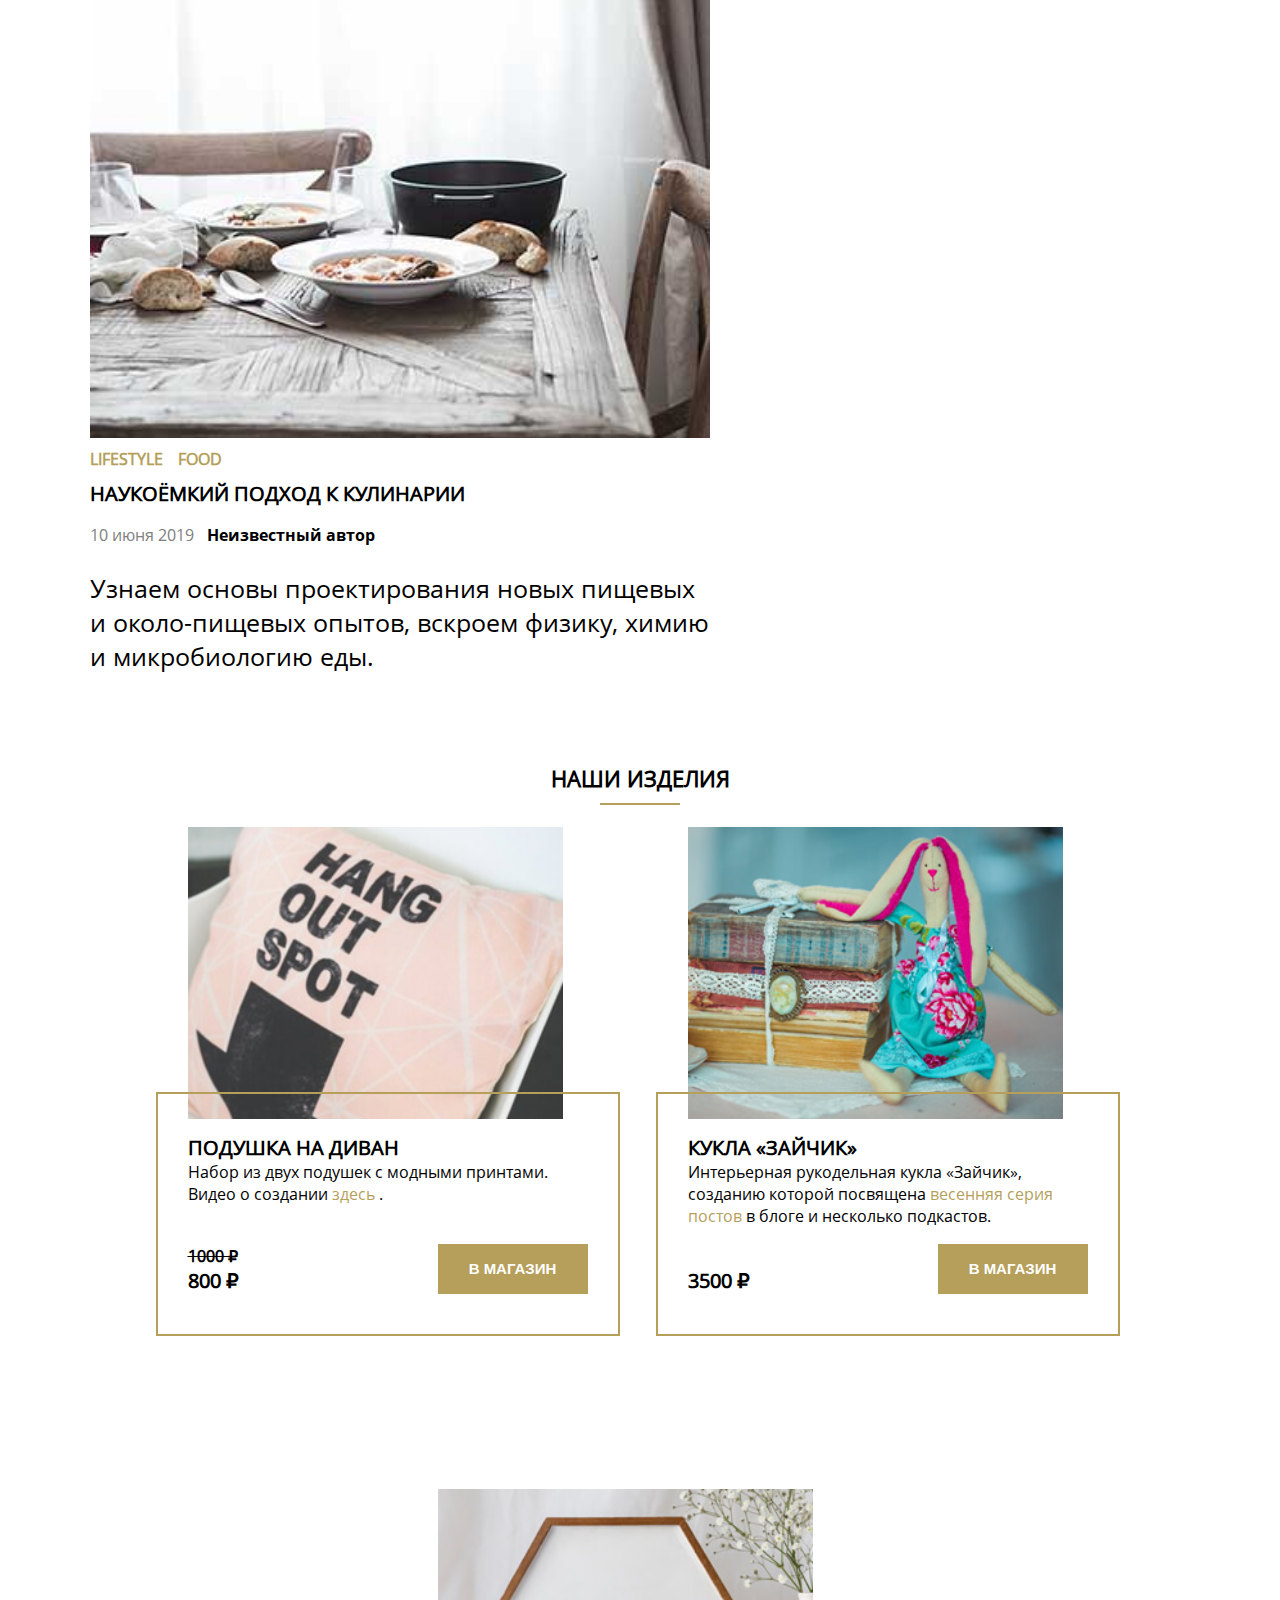
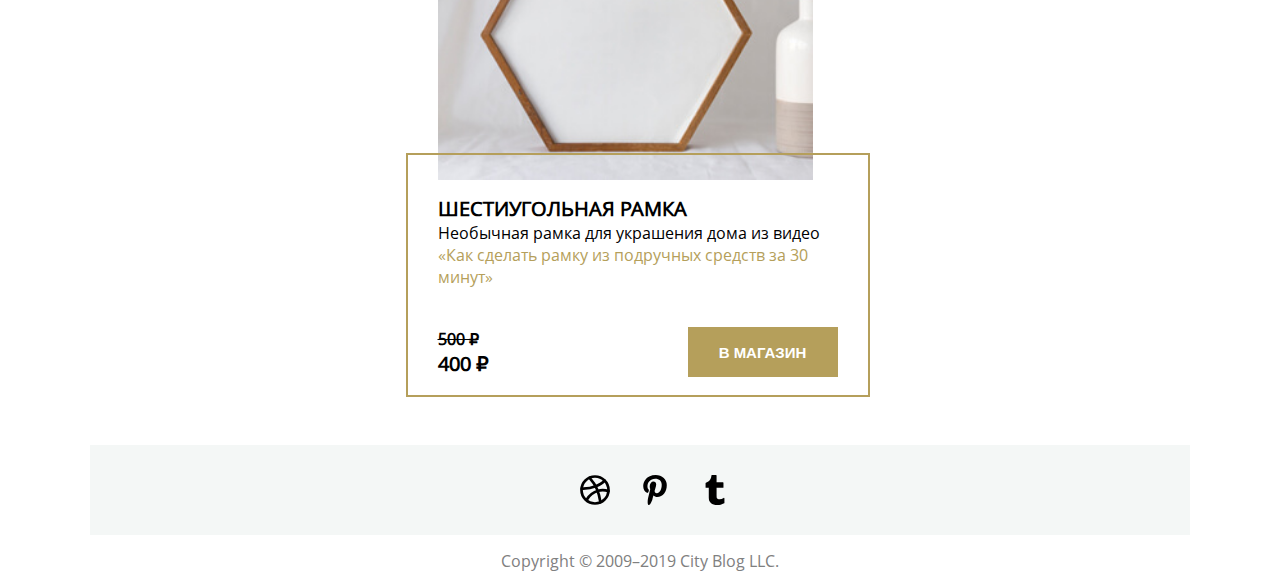
==== commit 2bcbda92: "Add files via upload" ====
--- a/Project/index.html
+++ b/Project/index.html
@@ -26,7 +26,7 @@
 				</div>
 
 				<h4 class="feedback-subtitle"> Расскажите, какой контект вы хотели бы видеть на нашем сайте? </h4>
-				<textarea class="feedback-addition">Может, больше рецептов?</textarea>
+				<textarea class="feedback-addition" placeholder="Может, больше рецептов?"></textarea>
 				<button class="feedback-answer-btn" type="submit"> Отправить </button>
   		</form>
 		</div>
--- a/Project/main.css
+++ b/Project/main.css
@@ -142,7 +142,11 @@
   border: none;
   background: #f4f7f6;
   -webkit-appearance: none;
-  padding-left: 10px;
+  padding-left: 20px;
+  background-image: url("data:image/svg+xml,%3Csvg xmlns='http://www.w3.org/2000/svg' width='174' height='296' fill='none'%3E%3Cpath d='M86.944.389l75.297 130.417H11.648L86.944.389zM86.945 296L11.648 165.583h150.593L86.944 296z' fill='%23B59F5B'/%3E%3C/svg%3E");
+  background-repeat: no-repeat;
+  background-size: 10px;
+  background-position: 95%;
 }
 
 .feedback-mailing {
@@ -190,7 +194,6 @@
   border: none;
   background: #f4f7f6;
   font-size: 15px;
-  color: gray;
   padding-top: 20px;
 }
 
@@ -203,6 +206,13 @@
   margin-top: 10px;
   height: 50px;
   font-weight: bold;
+  transition: 0.3s;
+}
+
+.feedback-answer-btn:hover {
+  background: #ab985d;
+  transition: 0.3s;
+  cursor: pointer;
 }
 
 .close-btn {
@@ -563,6 +573,7 @@
 
   text-transform: uppercase;
   font-weight: bold;
+  transition: 0.3s;
 }
 
 .good-block-btn:hover {
@@ -772,7 +783,7 @@
   }
 
   .goods-block-wrapper {
-    transform: translate(25%, 0);
+    transform: translate(15vw, 0);
     flex-direction: column;
     left: 5vw;
   }
